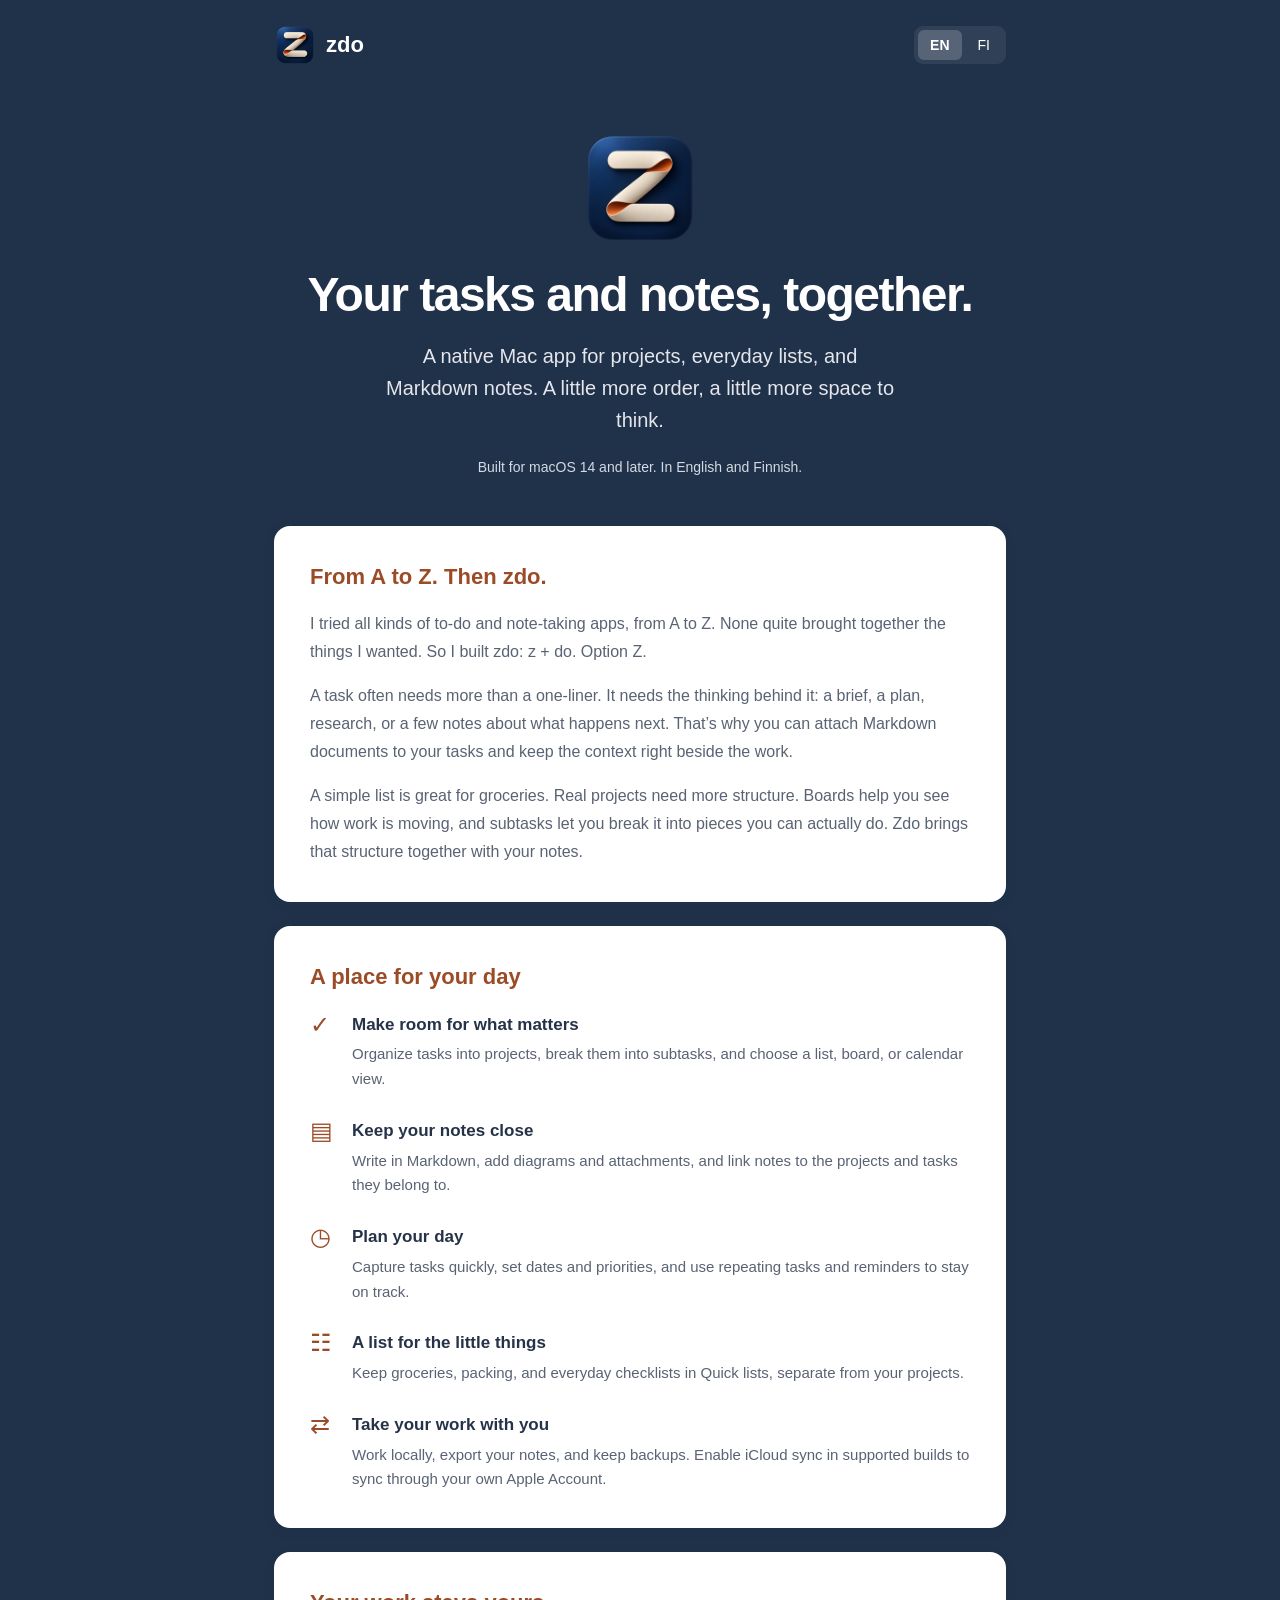
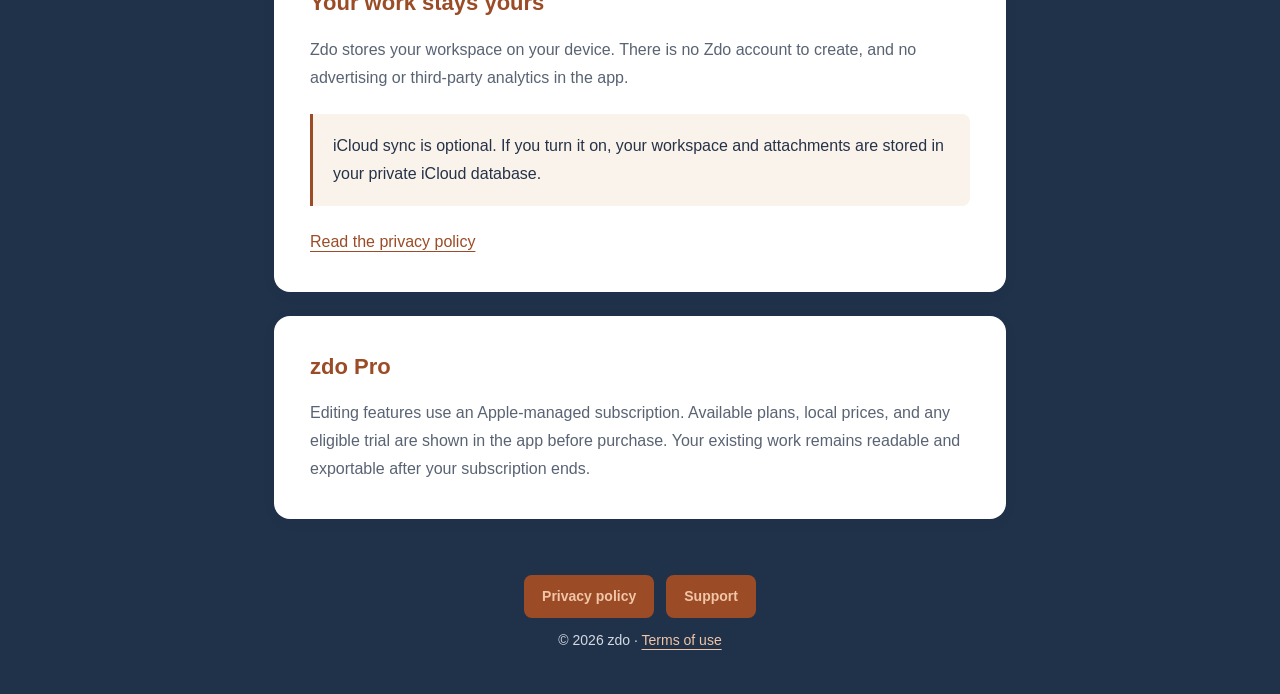
==== index.html @ 74672fc1 "Create bilingual zdo app website, privacy policy, and support pages" ====
<!doctype html>
<html lang="en">
<head>
<meta charset="utf-8">
<meta name="viewport" content="width=device-width, initial-scale=1">
<title>zdo — Your tasks and notes, together.</title>
<meta name="description" content="A native Mac app for projects, everyday lists, and Markdown notes. A little more order, a little more space to think.">
<meta name="theme-color" content="#20314a">
<link rel="canonical" href="https://sanluh.github.io/zdo-website/index.html">
<link rel="alternate" hreflang="en" href="https://sanluh.github.io/zdo-website/index.html">
<link rel="alternate" hreflang="fi" href="https://sanluh.github.io/zdo-website/index-fi.html">
<link rel="alternate" hreflang="x-default" href="https://sanluh.github.io/zdo-website/index.html">
<meta property="og:title" content="zdo — Your tasks and notes, together.">
<meta property="og:description" content="A native Mac app for projects, everyday lists, and Markdown notes. A little more order, a little more space to think.">
<meta property="og:type" content="website">
<meta property="og:url" content="https://sanluh.github.io/zdo-website/index.html">
<meta property="og:image" content="https://sanluh.github.io/zdo-website/assets/app-icon.png">
<link rel="icon" type="image/png" href="assets/app-icon.png">
<link rel="stylesheet" href="styles.css">
</head>
<body class="home">
<a class="skip" href="#main">Skip to content</a>
<div class="container">
<header class="toolbar"><a class="brand" href="index.html"><img src="assets/app-icon.png" alt="" width="42" height="42">zdo</a><nav class="languages" aria-label="Language"><a href="index.html" lang="en" hreflang="en" aria-label="English" aria-current="page">EN</a><a href="index-fi.html" lang="fi" hreflang="fi" aria-label="Suomi">FI</a></nav></header>
<main id="main"><section class="hero"><img src="assets/app-icon.png" alt="" width="120" height="120"><h1>Your tasks and notes, together.</h1><p>A native Mac app for projects, everyday lists, and Markdown notes. A little more order, a little more space to think.</p><p class="platform">Built for macOS 14 and later. In English and Finnish.</p></section><section class="card story"><h2>From A to Z. Then zdo.</h2><p>I tried all kinds of to-do and note-taking apps, from A to Z. None quite brought together the things I wanted. So I built zdo: z + do. Option Z.</p><p>A task often needs more than a one-liner. It needs the thinking behind it: a brief, a plan, research, or a few notes about what happens next. That’s why you can attach Markdown documents to your tasks and keep the context right beside the work.</p><p>A simple list is great for groceries. Real projects need more structure. Boards help you see how work is moving, and subtasks let you break it into pieces you can actually do. Zdo brings that structure together with your notes.</p></section><section class="card"><h2>A place for your day</h2><div class="features"><div class="feature"><span aria-hidden="true">✓</span><div><h3>Make room for what matters</h3><p>Organize tasks into projects, break them into subtasks, and choose a list, board, or calendar view.</p></div></div><div class="feature"><span aria-hidden="true">▤</span><div><h3>Keep your notes close</h3><p>Write in Markdown, add diagrams and attachments, and link notes to the projects and tasks they belong to.</p></div></div><div class="feature"><span aria-hidden="true">◷</span><div><h3>Plan your day</h3><p>Capture tasks quickly, set dates and priorities, and use repeating tasks and reminders to stay on track.</p></div></div><div class="feature"><span aria-hidden="true">☷</span><div><h3>A list for the little things</h3><p>Keep groceries, packing, and everyday checklists in Quick lists, separate from your projects.</p></div></div><div class="feature"><span aria-hidden="true">⇄</span><div><h3>Take your work with you</h3><p>Work locally, export your notes, and keep backups. Enable iCloud sync in supported builds to sync through your own Apple Account.</p></div></div></div></section><section class="card"><h2>Your work stays yours</h2><p>Zdo stores your workspace on your device. There is no Zdo account to create, and no advertising or third-party analytics in the app.</p><div class="highlight"><p>iCloud sync is optional. If you turn it on, your workspace and attachments are stored in your private iCloud database.</p></div><a href="privacy.html">Read the privacy policy</a></section><section class="card"><h2>zdo Pro</h2><p>Editing features use an Apple-managed subscription. Available plans, local prices, and any eligible trial are shown in the app before purchase. Your existing work remains readable and exportable after your subscription ends.</p></section></main>
<footer><nav class="links" aria-label="Site navigation"><a href="privacy.html">Privacy policy</a><a href="support.html">Support</a></nav><p>© 2026 zdo · <a href="https://www.apple.com/legal/internet-services/itunes/dev/stdeula/">Terms of use</a></p></footer>
</div>
</body>
</html>
---- styles.css ----
:root{--navy:#20314a;--copper:#9b4c26;--paper:#f4f5f7;--white:#fff;--ink:#263247;--muted:#596373}*{box-sizing:border-box}body{margin:0;font-family:-apple-system,BlinkMacSystemFont,"Segoe UI",sans-serif;font-size:16px;line-height:1.75;color:var(--ink);background:var(--paper)}body.home{background:var(--navy)}a{color:var(--copper);text-underline-offset:4px}a:hover{text-decoration-thickness:2px}a:focus-visible{outline:3px solid #bb734b;outline-offset:5px;border-radius:3px}.container{max-width:780px;margin:auto;padding:24px 24px 0}.toolbar{display:flex;justify-content:space-between;align-items:center;gap:20px}.brand{display:inline-flex;gap:10px;align-items:center;font-size:22px;font-weight:700;text-decoration:none;color:var(--navy)}.brand img{width:42px;height:42px}.languages{display:flex;gap:4px;align-items:center;background:var(--navy);padding:4px;border-radius:9px}.languages a{padding:3px 12px;border-radius:6px;color:white;text-decoration:none;font-size:14px}.languages a[aria-current]{background:#ffffff30;font-weight:700}.home .brand{color:white}.home .languages{background:#ffffff12}.hero{text-align:center;padding:62px 12px 48px;color:white}.hero img{width:120px;height:120px;display:block;margin:0 auto 20px}.hero h1{font-size:48px;letter-spacing:-1.5px;line-height:1.12;margin:0 0 18px}.hero p{max-width:520px;margin:0 auto;font-size:20px;line-height:1.6;color:#e4e6ec}.hero .platform{font-size:14px;margin-top:20px;color:#d4dae3}.card{background:var(--white);border-radius:16px;padding:36px;margin-bottom:24px;box-shadow:0 3px 16px #10223b0a}.card h2{color:var(--copper);font-size:22px;line-height:1.35;margin:0 0 18px}.card p{margin:0 0 16px;color:var(--muted)}.card p:last-child{margin-bottom:0}.features{display:grid;gap:24px}.feature{display:grid;grid-template-columns:28px 1fr;gap:14px}.feature>span{color:var(--copper);font-size:24px;line-height:1.25}.feature h3{font-size:17px;margin:0 0 3px}.feature p{font-size:15px;line-height:1.65}.highlight{background:#faf3ec;border-left:3px solid var(--copper);padding:18px 20px;border-radius:0 8px 8px 0;margin:22px 0}.highlight p{color:var(--ink)}.links{display:flex;flex-wrap:wrap;justify-content:center;gap:12px}.links a{background:var(--copper);color:white;padding:9px 18px;border-radius:8px;text-decoration:none;font-weight:600}.links a:hover{background:#803c1c}footer{text-align:center;padding:32px 0;color:var(--muted);font-size:14px}footer p{margin:10px 0}.home footer{color:#d4dae3}.home footer a{color:#f1c5a7}.document{max-width:720px}.document .toolbar{margin-bottom:36px}.document h1{font-size:32px;line-height:1.25;margin:0 0 10px;letter-spacing:-.7px}.document .date{font-size:14px;color:var(--muted);margin-bottom:26px}.document h2{font-size:20px;margin-top:30px;margin-bottom:10px}.document ul{color:var(--muted);padding-left:22px}.document li{margin-bottom:7px}.document .card{padding:40px}.email{overflow-wrap:anywhere}.skip{position:absolute;left:16px;top:-100px;padding:10px;background:white;z-index:2}.skip:focus{top:10px}@media(max-width:540px){.container{padding:20px 16px 0}.hero{padding:44px 0 32px}.hero h1{font-size:38px}.hero p{font-size:18px}.card,.document .card{padding:24px}.document .toolbar{margin-bottom:26px}.document h1{font-size:28px}.links{gap:10px}.links a{padding:8px 14px}}
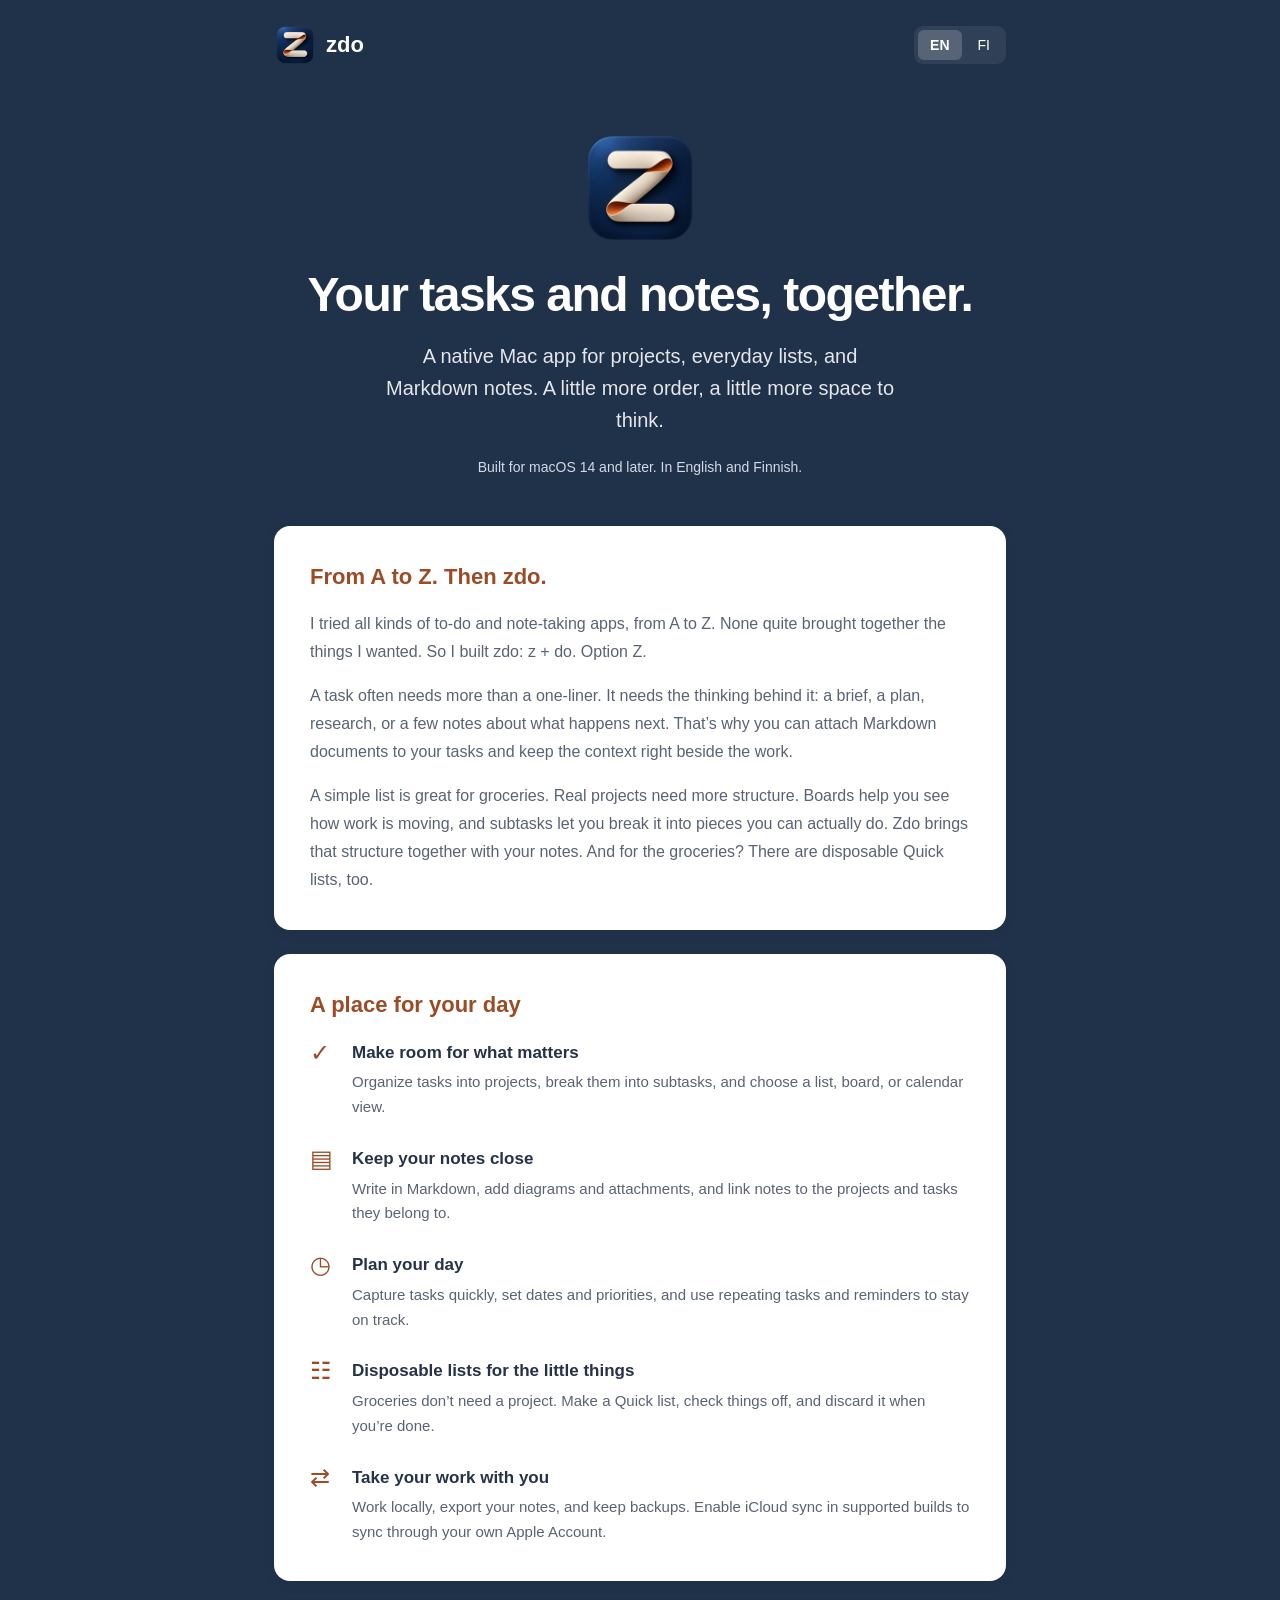
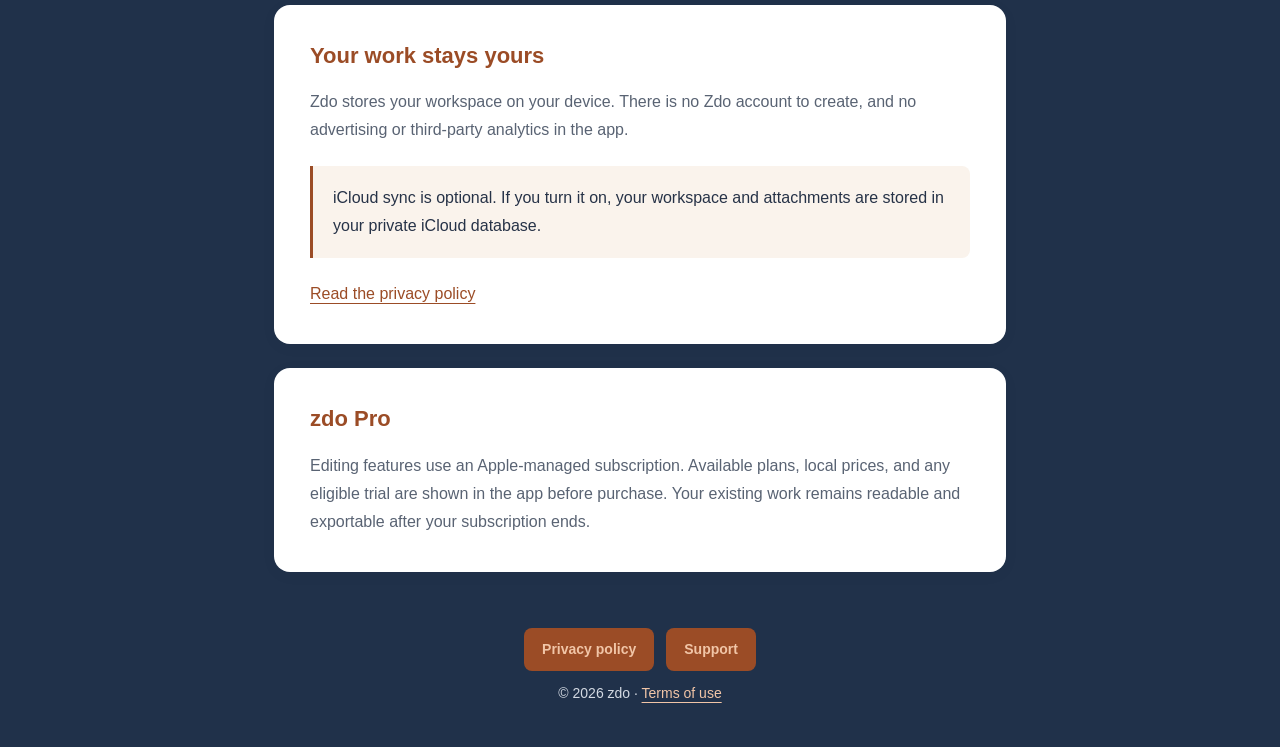
==== commit e9ad3f6c: "Explain disposable grocery lists alongside project structure" ====
--- a/index.html
+++ b/index.html
@@ -22,7 +22,7 @@
 <a class="skip" href="#main">Skip to content</a>
 <div class="container">
 <header class="toolbar"><a class="brand" href="index.html"><img src="assets/app-icon.png" alt="" width="42" height="42">zdo</a><nav class="languages" aria-label="Language"><a href="index.html" lang="en" hreflang="en" aria-label="English" aria-current="page">EN</a><a href="index-fi.html" lang="fi" hreflang="fi" aria-label="Suomi">FI</a></nav></header>
-<main id="main"><section class="hero"><img src="assets/app-icon.png" alt="" width="120" height="120"><h1>Your tasks and notes, together.</h1><p>A native Mac app for projects, everyday lists, and Markdown notes. A little more order, a little more space to think.</p><p class="platform">Built for macOS 14 and later. In English and Finnish.</p></section><section class="card story"><h2>From A to Z. Then zdo.</h2><p>I tried all kinds of to-do and note-taking apps, from A to Z. None quite brought together the things I wanted. So I built zdo: z + do. Option Z.</p><p>A task often needs more than a one-liner. It needs the thinking behind it: a brief, a plan, research, or a few notes about what happens next. That’s why you can attach Markdown documents to your tasks and keep the context right beside the work.</p><p>A simple list is great for groceries. Real projects need more structure. Boards help you see how work is moving, and subtasks let you break it into pieces you can actually do. Zdo brings that structure together with your notes.</p></section><section class="card"><h2>A place for your day</h2><div class="features"><div class="feature"><span aria-hidden="true">✓</span><div><h3>Make room for what matters</h3><p>Organize tasks into projects, break them into subtasks, and choose a list, board, or calendar view.</p></div></div><div class="feature"><span aria-hidden="true">▤</span><div><h3>Keep your notes close</h3><p>Write in Markdown, add diagrams and attachments, and link notes to the projects and tasks they belong to.</p></div></div><div class="feature"><span aria-hidden="true">◷</span><div><h3>Plan your day</h3><p>Capture tasks quickly, set dates and priorities, and use repeating tasks and reminders to stay on track.</p></div></div><div class="feature"><span aria-hidden="true">☷</span><div><h3>A list for the little things</h3><p>Keep groceries, packing, and everyday checklists in Quick lists, separate from your projects.</p></div></div><div class="feature"><span aria-hidden="true">⇄</span><div><h3>Take your work with you</h3><p>Work locally, export your notes, and keep backups. Enable iCloud sync in supported builds to sync through your own Apple Account.</p></div></div></div></section><section class="card"><h2>Your work stays yours</h2><p>Zdo stores your workspace on your device. There is no Zdo account to create, and no advertising or third-party analytics in the app.</p><div class="highlight"><p>iCloud sync is optional. If you turn it on, your workspace and attachments are stored in your private iCloud database.</p></div><a href="privacy.html">Read the privacy policy</a></section><section class="card"><h2>zdo Pro</h2><p>Editing features use an Apple-managed subscription. Available plans, local prices, and any eligible trial are shown in the app before purchase. Your existing work remains readable and exportable after your subscription ends.</p></section></main>
+<main id="main"><section class="hero"><img src="assets/app-icon.png" alt="" width="120" height="120"><h1>Your tasks and notes, together.</h1><p>A native Mac app for projects, everyday lists, and Markdown notes. A little more order, a little more space to think.</p><p class="platform">Built for macOS 14 and later. In English and Finnish.</p></section><section class="card story"><h2>From A to Z. Then zdo.</h2><p>I tried all kinds of to-do and note-taking apps, from A to Z. None quite brought together the things I wanted. So I built zdo: z + do. Option Z.</p><p>A task often needs more than a one-liner. It needs the thinking behind it: a brief, a plan, research, or a few notes about what happens next. That’s why you can attach Markdown documents to your tasks and keep the context right beside the work.</p><p>A simple list is great for groceries. Real projects need more structure. Boards help you see how work is moving, and subtasks let you break it into pieces you can actually do. Zdo brings that structure together with your notes. And for the groceries? There are disposable Quick lists, too.</p></section><section class="card"><h2>A place for your day</h2><div class="features"><div class="feature"><span aria-hidden="true">✓</span><div><h3>Make room for what matters</h3><p>Organize tasks into projects, break them into subtasks, and choose a list, board, or calendar view.</p></div></div><div class="feature"><span aria-hidden="true">▤</span><div><h3>Keep your notes close</h3><p>Write in Markdown, add diagrams and attachments, and link notes to the projects and tasks they belong to.</p></div></div><div class="feature"><span aria-hidden="true">◷</span><div><h3>Plan your day</h3><p>Capture tasks quickly, set dates and priorities, and use repeating tasks and reminders to stay on track.</p></div></div><div class="feature"><span aria-hidden="true">☷</span><div><h3>Disposable lists for the little things</h3><p>Groceries don’t need a project. Make a Quick list, check things off, and discard it when you’re done.</p></div></div><div class="feature"><span aria-hidden="true">⇄</span><div><h3>Take your work with you</h3><p>Work locally, export your notes, and keep backups. Enable iCloud sync in supported builds to sync through your own Apple Account.</p></div></div></div></section><section class="card"><h2>Your work stays yours</h2><p>Zdo stores your workspace on your device. There is no Zdo account to create, and no advertising or third-party analytics in the app.</p><div class="highlight"><p>iCloud sync is optional. If you turn it on, your workspace and attachments are stored in your private iCloud database.</p></div><a href="privacy.html">Read the privacy policy</a></section><section class="card"><h2>zdo Pro</h2><p>Editing features use an Apple-managed subscription. Available plans, local prices, and any eligible trial are shown in the app before purchase. Your existing work remains readable and exportable after your subscription ends.</p></section></main>
 <footer><nav class="links" aria-label="Site navigation"><a href="privacy.html">Privacy policy</a><a href="support.html">Support</a></nav><p>© 2026 zdo · <a href="https://www.apple.com/legal/internet-services/itunes/dev/stdeula/">Terms of use</a></p></footer>
 </div>
 </body>
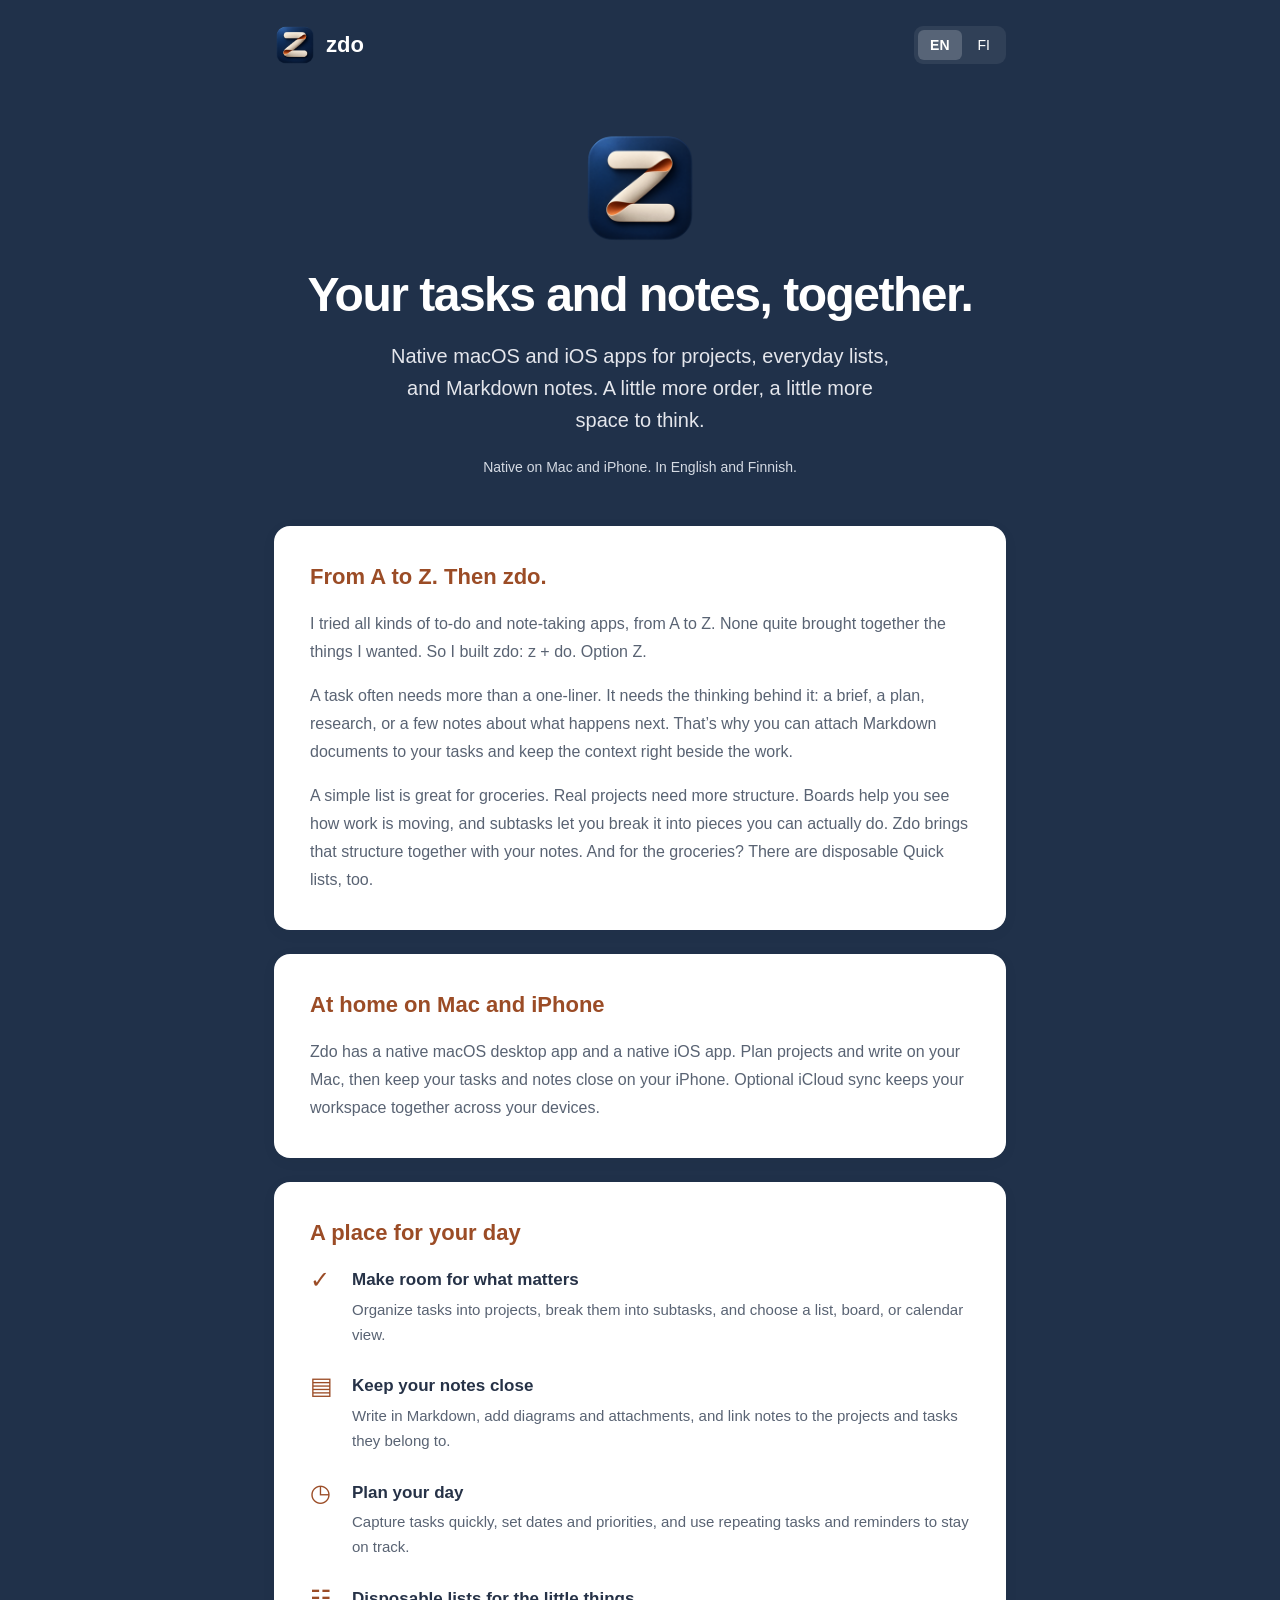
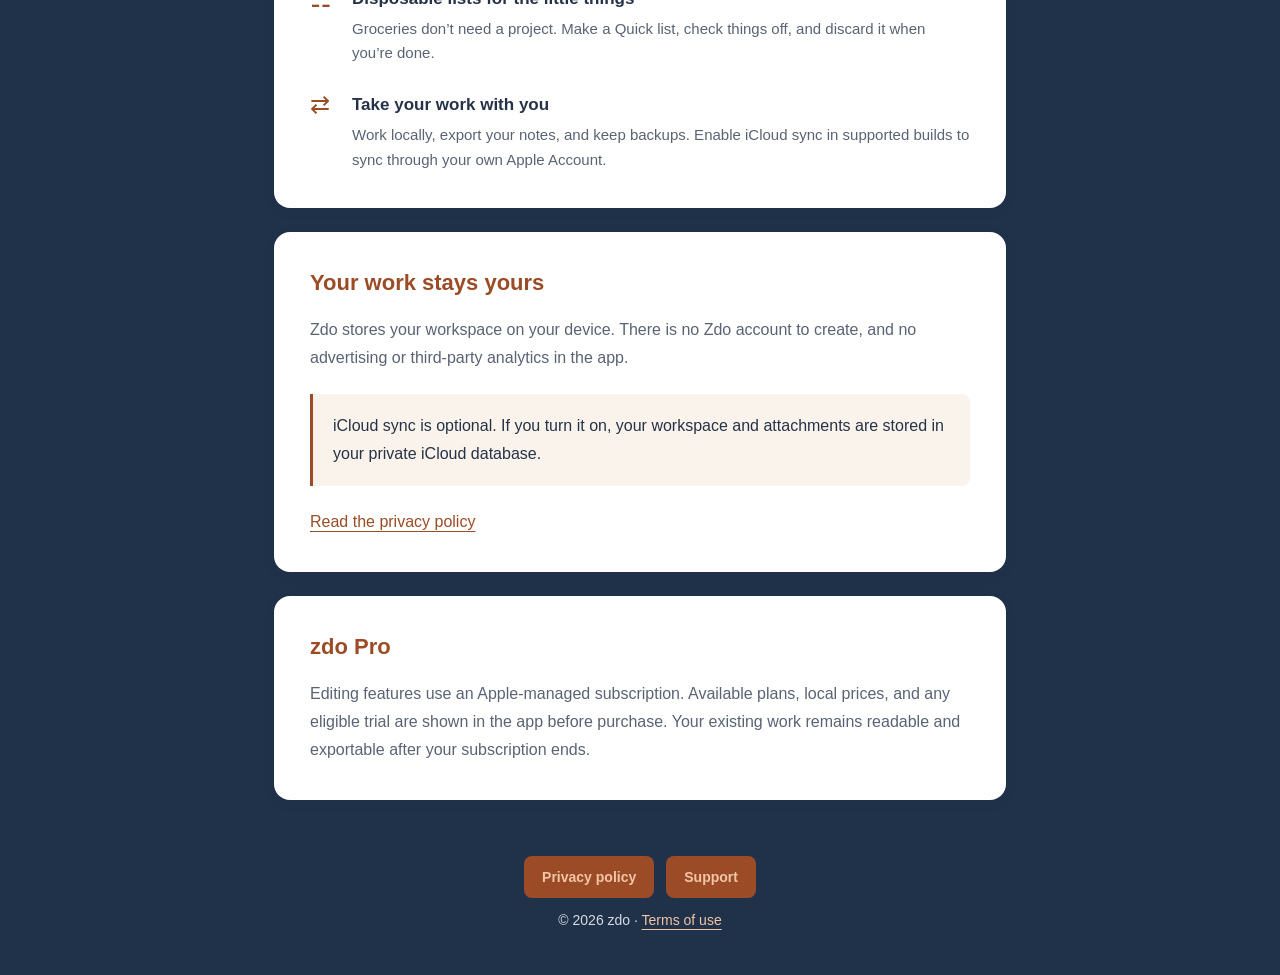
==== commit 3f09f8e8: "Present native macOS and iOS apps across the bilingual site" ====
--- a/index.html
+++ b/index.html
@@ -4,14 +4,14 @@
 <meta charset="utf-8">
 <meta name="viewport" content="width=device-width, initial-scale=1">
 <title>zdo — Your tasks and notes, together.</title>
-<meta name="description" content="A native Mac app for projects, everyday lists, and Markdown notes. A little more order, a little more space to think.">
+<meta name="description" content="Native macOS and iOS apps for projects, everyday lists, and Markdown notes. A little more order, a little more space to think.">
 <meta name="theme-color" content="#20314a">
 <link rel="canonical" href="https://sanluh.github.io/zdo-website/index.html">
 <link rel="alternate" hreflang="en" href="https://sanluh.github.io/zdo-website/index.html">
 <link rel="alternate" hreflang="fi" href="https://sanluh.github.io/zdo-website/index-fi.html">
 <link rel="alternate" hreflang="x-default" href="https://sanluh.github.io/zdo-website/index.html">
 <meta property="og:title" content="zdo — Your tasks and notes, together.">
-<meta property="og:description" content="A native Mac app for projects, everyday lists, and Markdown notes. A little more order, a little more space to think.">
+<meta property="og:description" content="Native macOS and iOS apps for projects, everyday lists, and Markdown notes. A little more order, a little more space to think.">
 <meta property="og:type" content="website">
 <meta property="og:url" content="https://sanluh.github.io/zdo-website/index.html">
 <meta property="og:image" content="https://sanluh.github.io/zdo-website/assets/app-icon.png">
@@ -22,7 +22,8 @@
 <a class="skip" href="#main">Skip to content</a>
 <div class="container">
 <header class="toolbar"><a class="brand" href="index.html"><img src="assets/app-icon.png" alt="" width="42" height="42">zdo</a><nav class="languages" aria-label="Language"><a href="index.html" lang="en" hreflang="en" aria-label="English" aria-current="page">EN</a><a href="index-fi.html" lang="fi" hreflang="fi" aria-label="Suomi">FI</a></nav></header>
-<main id="main"><section class="hero"><img src="assets/app-icon.png" alt="" width="120" height="120"><h1>Your tasks and notes, together.</h1><p>A native Mac app for projects, everyday lists, and Markdown notes. A little more order, a little more space to think.</p><p class="platform">Built for macOS 14 and later. In English and Finnish.</p></section><section class="card story"><h2>From A to Z. Then zdo.</h2><p>I tried all kinds of to-do and note-taking apps, from A to Z. None quite brought together the things I wanted. So I built zdo: z + do. Option Z.</p><p>A task often needs more than a one-liner. It needs the thinking behind it: a brief, a plan, research, or a few notes about what happens next. That’s why you can attach Markdown documents to your tasks and keep the context right beside the work.</p><p>A simple list is great for groceries. Real projects need more structure. Boards help you see how work is moving, and subtasks let you break it into pieces you can actually do. Zdo brings that structure together with your notes. And for the groceries? There are disposable Quick lists, too.</p></section><section class="card"><h2>A place for your day</h2><div class="features"><div class="feature"><span aria-hidden="true">✓</span><div><h3>Make room for what matters</h3><p>Organize tasks into projects, break them into subtasks, and choose a list, board, or calendar view.</p></div></div><div class="feature"><span aria-hidden="true">▤</span><div><h3>Keep your notes close</h3><p>Write in Markdown, add diagrams and attachments, and link notes to the projects and tasks they belong to.</p></div></div><div class="feature"><span aria-hidden="true">◷</span><div><h3>Plan your day</h3><p>Capture tasks quickly, set dates and priorities, and use repeating tasks and reminders to stay on track.</p></div></div><div class="feature"><span aria-hidden="true">☷</span><div><h3>Disposable lists for the little things</h3><p>Groceries don’t need a project. Make a Quick list, check things off, and discard it when you’re done.</p></div></div><div class="feature"><span aria-hidden="true">⇄</span><div><h3>Take your work with you</h3><p>Work locally, export your notes, and keep backups. Enable iCloud sync in supported builds to sync through your own Apple Account.</p></div></div></div></section><section class="card"><h2>Your work stays yours</h2><p>Zdo stores your workspace on your device. There is no Zdo account to create, and no advertising or third-party analytics in the app.</p><div class="highlight"><p>iCloud sync is optional. If you turn it on, your workspace and attachments are stored in your private iCloud database.</p></div><a href="privacy.html">Read the privacy policy</a></section><section class="card"><h2>zdo Pro</h2><p>Editing features use an Apple-managed subscription. Available plans, local prices, and any eligible trial are shown in the app before purchase. Your existing work remains readable and exportable after your subscription ends.</p></section></main>
+<main id="main"><section class="hero"><img src="assets/app-icon.png" alt="" width="120" height="120"><h1>Your tasks and notes, together.</h1><p>Native macOS and iOS apps for projects, everyday lists, and Markdown notes. A little more order, a little more space to think.</p><p class="platform">Native on Mac and iPhone. In English and Finnish.</p></section><section class="card story"><h2>From A to Z. Then zdo.</h2><p>I tried all kinds of to-do and note-taking apps, from A to Z. None quite brought together the things I wanted. So I built zdo: z + do. Option Z.</p><p>A task often needs more than a one-liner. It needs the thinking behind it: a brief, a plan, research, or a few notes about what happens next. That’s why you can attach Markdown documents to your tasks and keep the context right beside the work.</p><p>A simple list is great for groceries. Real projects need more structure. Boards help you see how work is moving, and subtasks let you break it into pieces you can actually do. Zdo brings that structure together with your notes. And for the groceries? There are disposable Quick lists, too.</p></section><section class="card"><h2>At home on Mac and iPhone</h2><p>Zdo has a native macOS desktop app and a native iOS app. Plan projects and write on your Mac, then keep your tasks and notes close on your iPhone. Optional iCloud sync keeps your workspace together across your devices.</p></section>
+<section class="card"><h2>A place for your day</h2><div class="features"><div class="feature"><span aria-hidden="true">✓</span><div><h3>Make room for what matters</h3><p>Organize tasks into projects, break them into subtasks, and choose a list, board, or calendar view.</p></div></div><div class="feature"><span aria-hidden="true">▤</span><div><h3>Keep your notes close</h3><p>Write in Markdown, add diagrams and attachments, and link notes to the projects and tasks they belong to.</p></div></div><div class="feature"><span aria-hidden="true">◷</span><div><h3>Plan your day</h3><p>Capture tasks quickly, set dates and priorities, and use repeating tasks and reminders to stay on track.</p></div></div><div class="feature"><span aria-hidden="true">☷</span><div><h3>Disposable lists for the little things</h3><p>Groceries don’t need a project. Make a Quick list, check things off, and discard it when you’re done.</p></div></div><div class="feature"><span aria-hidden="true">⇄</span><div><h3>Take your work with you</h3><p>Work locally, export your notes, and keep backups. Enable iCloud sync in supported builds to sync through your own Apple Account.</p></div></div></div></section><section class="card"><h2>Your work stays yours</h2><p>Zdo stores your workspace on your device. There is no Zdo account to create, and no advertising or third-party analytics in the app.</p><div class="highlight"><p>iCloud sync is optional. If you turn it on, your workspace and attachments are stored in your private iCloud database.</p></div><a href="privacy.html">Read the privacy policy</a></section><section class="card"><h2>zdo Pro</h2><p>Editing features use an Apple-managed subscription. Available plans, local prices, and any eligible trial are shown in the app before purchase. Your existing work remains readable and exportable after your subscription ends.</p></section></main>
 <footer><nav class="links" aria-label="Site navigation"><a href="privacy.html">Privacy policy</a><a href="support.html">Support</a></nav><p>© 2026 zdo · <a href="https://www.apple.com/legal/internet-services/itunes/dev/stdeula/">Terms of use</a></p></footer>
 </div>
 </body>
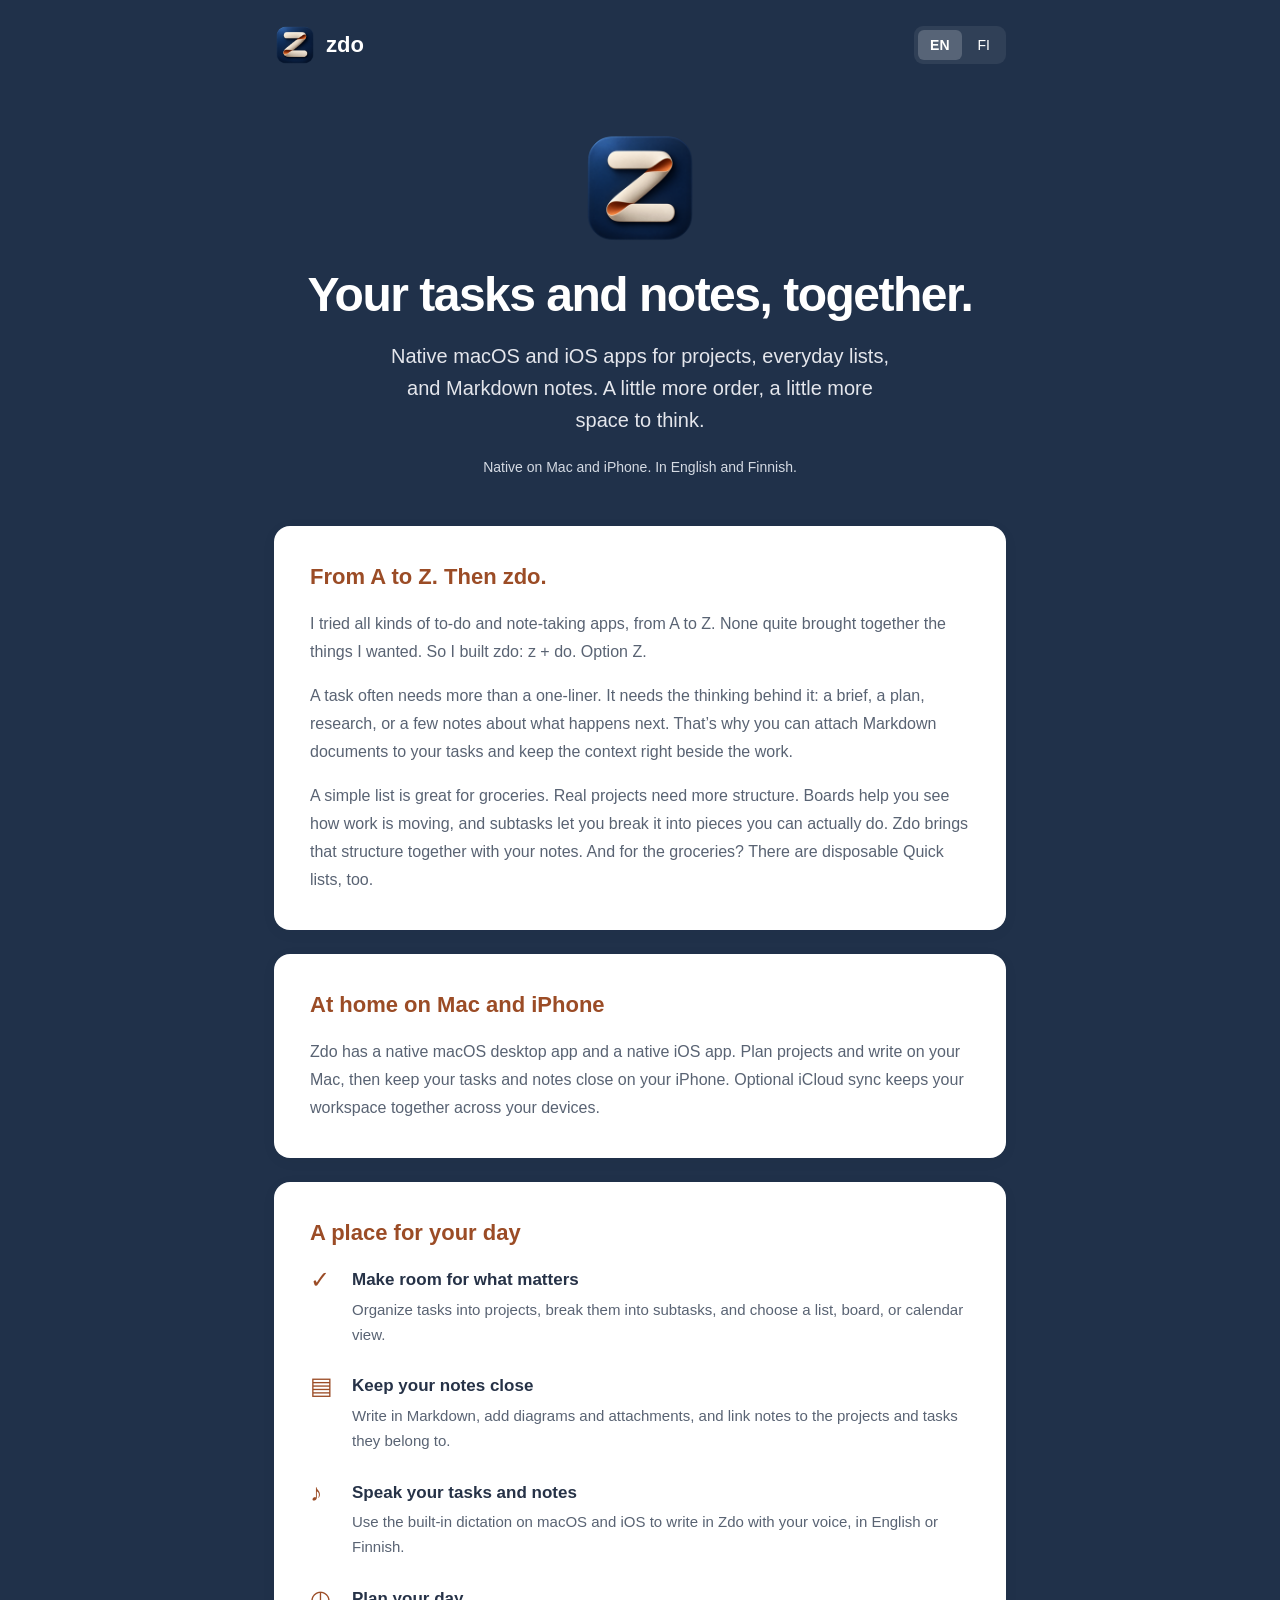
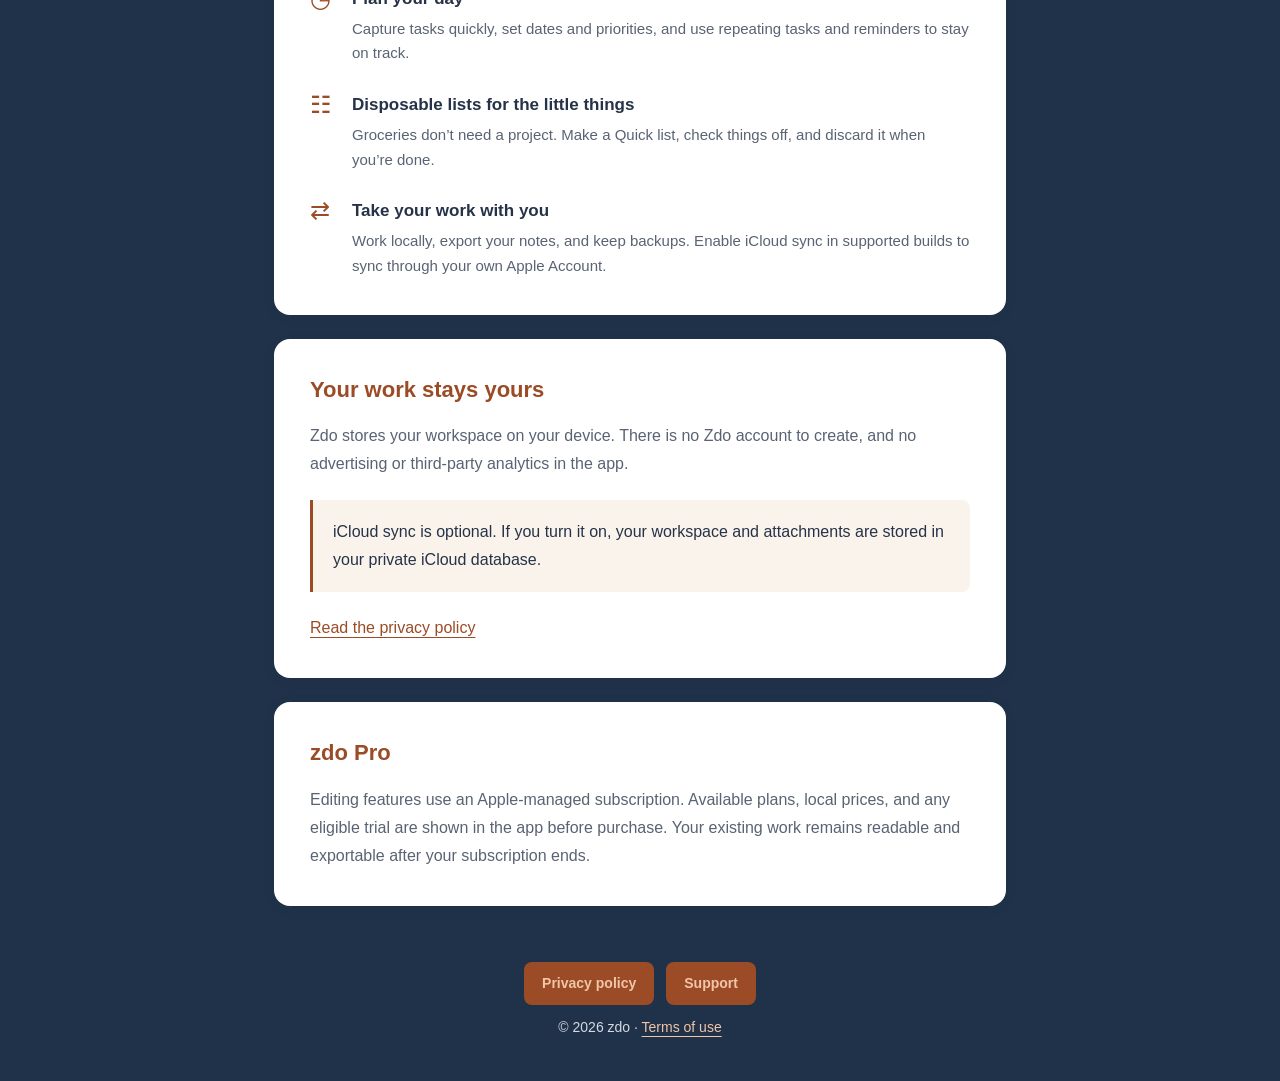
==== commit cd23b923: "Mention native English and Finnish dictation on macOS and iOS" ====
--- a/index.html
+++ b/index.html
@@ -23,7 +23,7 @@
 <div class="container">
 <header class="toolbar"><a class="brand" href="index.html"><img src="assets/app-icon.png" alt="" width="42" height="42">zdo</a><nav class="languages" aria-label="Language"><a href="index.html" lang="en" hreflang="en" aria-label="English" aria-current="page">EN</a><a href="index-fi.html" lang="fi" hreflang="fi" aria-label="Suomi">FI</a></nav></header>
 <main id="main"><section class="hero"><img src="assets/app-icon.png" alt="" width="120" height="120"><h1>Your tasks and notes, together.</h1><p>Native macOS and iOS apps for projects, everyday lists, and Markdown notes. A little more order, a little more space to think.</p><p class="platform">Native on Mac and iPhone. In English and Finnish.</p></section><section class="card story"><h2>From A to Z. Then zdo.</h2><p>I tried all kinds of to-do and note-taking apps, from A to Z. None quite brought together the things I wanted. So I built zdo: z + do. Option Z.</p><p>A task often needs more than a one-liner. It needs the thinking behind it: a brief, a plan, research, or a few notes about what happens next. That’s why you can attach Markdown documents to your tasks and keep the context right beside the work.</p><p>A simple list is great for groceries. Real projects need more structure. Boards help you see how work is moving, and subtasks let you break it into pieces you can actually do. Zdo brings that structure together with your notes. And for the groceries? There are disposable Quick lists, too.</p></section><section class="card"><h2>At home on Mac and iPhone</h2><p>Zdo has a native macOS desktop app and a native iOS app. Plan projects and write on your Mac, then keep your tasks and notes close on your iPhone. Optional iCloud sync keeps your workspace together across your devices.</p></section>
-<section class="card"><h2>A place for your day</h2><div class="features"><div class="feature"><span aria-hidden="true">✓</span><div><h3>Make room for what matters</h3><p>Organize tasks into projects, break them into subtasks, and choose a list, board, or calendar view.</p></div></div><div class="feature"><span aria-hidden="true">▤</span><div><h3>Keep your notes close</h3><p>Write in Markdown, add diagrams and attachments, and link notes to the projects and tasks they belong to.</p></div></div><div class="feature"><span aria-hidden="true">◷</span><div><h3>Plan your day</h3><p>Capture tasks quickly, set dates and priorities, and use repeating tasks and reminders to stay on track.</p></div></div><div class="feature"><span aria-hidden="true">☷</span><div><h3>Disposable lists for the little things</h3><p>Groceries don’t need a project. Make a Quick list, check things off, and discard it when you’re done.</p></div></div><div class="feature"><span aria-hidden="true">⇄</span><div><h3>Take your work with you</h3><p>Work locally, export your notes, and keep backups. Enable iCloud sync in supported builds to sync through your own Apple Account.</p></div></div></div></section><section class="card"><h2>Your work stays yours</h2><p>Zdo stores your workspace on your device. There is no Zdo account to create, and no advertising or third-party analytics in the app.</p><div class="highlight"><p>iCloud sync is optional. If you turn it on, your workspace and attachments are stored in your private iCloud database.</p></div><a href="privacy.html">Read the privacy policy</a></section><section class="card"><h2>zdo Pro</h2><p>Editing features use an Apple-managed subscription. Available plans, local prices, and any eligible trial are shown in the app before purchase. Your existing work remains readable and exportable after your subscription ends.</p></section></main>
+<section class="card"><h2>A place for your day</h2><div class="features"><div class="feature"><span aria-hidden="true">✓</span><div><h3>Make room for what matters</h3><p>Organize tasks into projects, break them into subtasks, and choose a list, board, or calendar view.</p></div></div><div class="feature"><span aria-hidden="true">▤</span><div><h3>Keep your notes close</h3><p>Write in Markdown, add diagrams and attachments, and link notes to the projects and tasks they belong to.</p></div></div><div class="feature"><span aria-hidden="true">♪</span><div><h3>Speak your tasks and notes</h3><p>Use the built-in dictation on macOS and iOS to write in Zdo with your voice, in English or Finnish.</p></div></div><div class="feature"><span aria-hidden="true">◷</span><div><h3>Plan your day</h3><p>Capture tasks quickly, set dates and priorities, and use repeating tasks and reminders to stay on track.</p></div></div><div class="feature"><span aria-hidden="true">☷</span><div><h3>Disposable lists for the little things</h3><p>Groceries don’t need a project. Make a Quick list, check things off, and discard it when you’re done.</p></div></div><div class="feature"><span aria-hidden="true">⇄</span><div><h3>Take your work with you</h3><p>Work locally, export your notes, and keep backups. Enable iCloud sync in supported builds to sync through your own Apple Account.</p></div></div></div></section><section class="card"><h2>Your work stays yours</h2><p>Zdo stores your workspace on your device. There is no Zdo account to create, and no advertising or third-party analytics in the app.</p><div class="highlight"><p>iCloud sync is optional. If you turn it on, your workspace and attachments are stored in your private iCloud database.</p></div><a href="privacy.html">Read the privacy policy</a></section><section class="card"><h2>zdo Pro</h2><p>Editing features use an Apple-managed subscription. Available plans, local prices, and any eligible trial are shown in the app before purchase. Your existing work remains readable and exportable after your subscription ends.</p></section></main>
 <footer><nav class="links" aria-label="Site navigation"><a href="privacy.html">Privacy policy</a><a href="support.html">Support</a></nav><p>© 2026 zdo · <a href="https://www.apple.com/legal/internet-services/itunes/dev/stdeula/">Terms of use</a></p></footer>
 </div>
 </body>
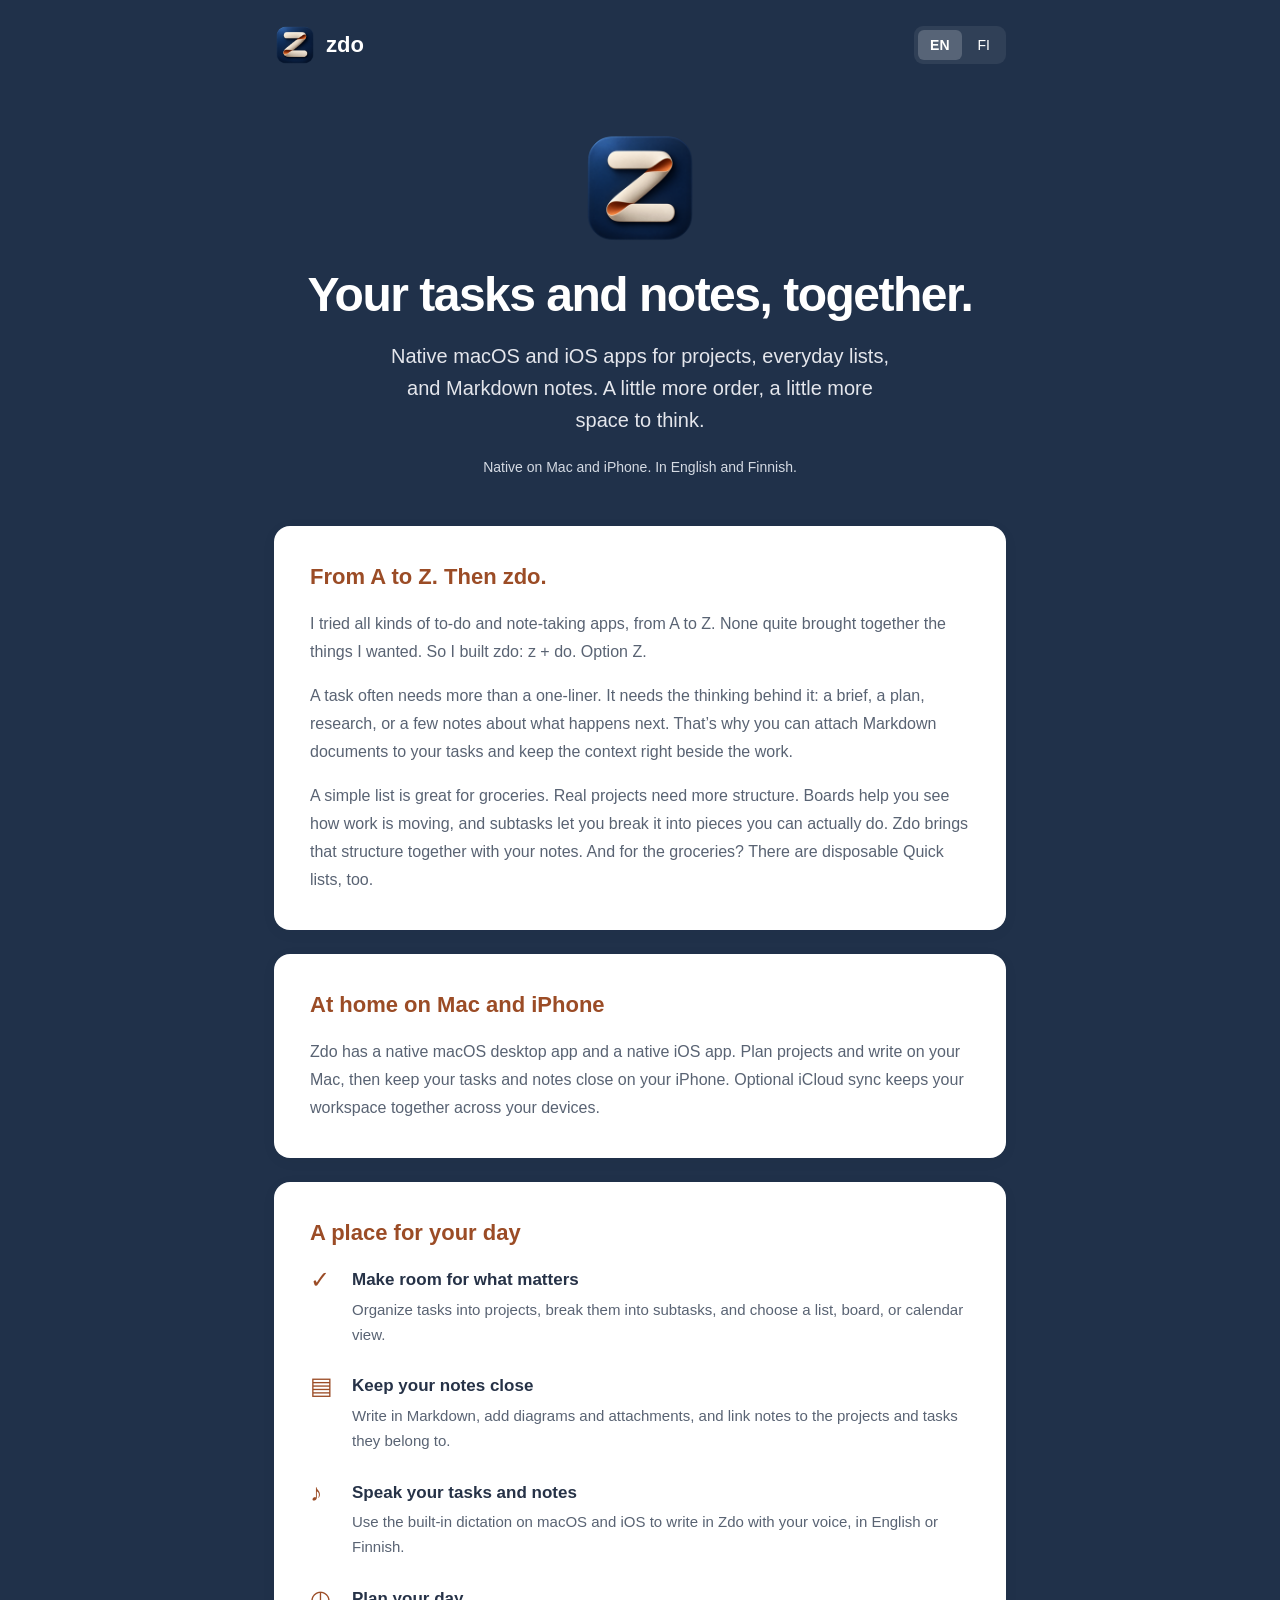
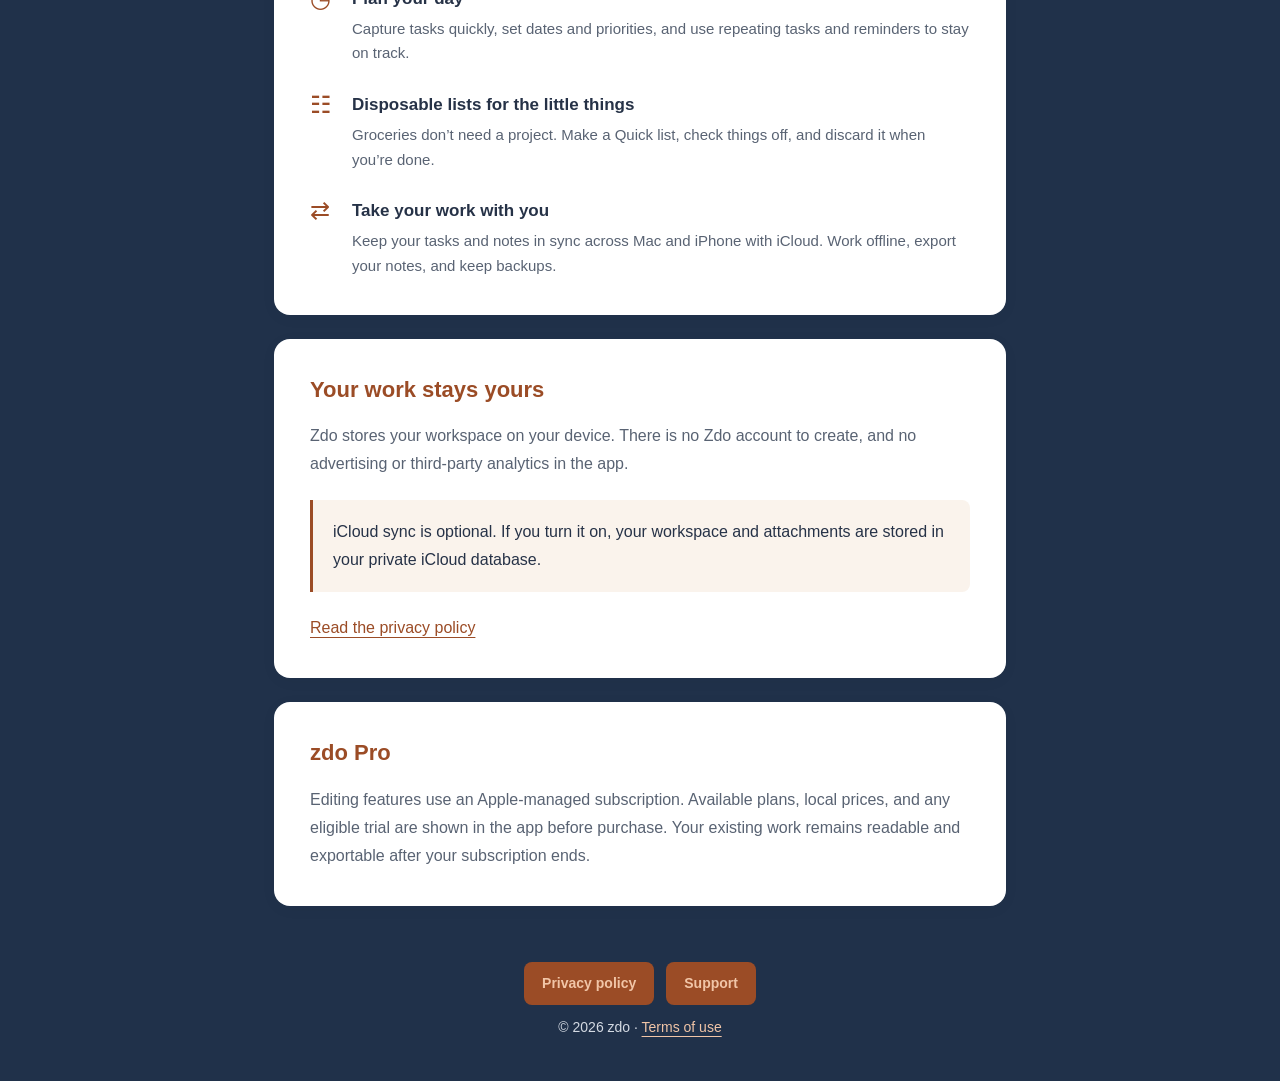
==== commit 514d61c9: "Remove outdated iCloud build limitations in both languages" ====
--- a/index.html
+++ b/index.html
@@ -23,7 +23,7 @@
 <div class="container">
 <header class="toolbar"><a class="brand" href="index.html"><img src="assets/app-icon.png" alt="" width="42" height="42">zdo</a><nav class="languages" aria-label="Language"><a href="index.html" lang="en" hreflang="en" aria-label="English" aria-current="page">EN</a><a href="index-fi.html" lang="fi" hreflang="fi" aria-label="Suomi">FI</a></nav></header>
 <main id="main"><section class="hero"><img src="assets/app-icon.png" alt="" width="120" height="120"><h1>Your tasks and notes, together.</h1><p>Native macOS and iOS apps for projects, everyday lists, and Markdown notes. A little more order, a little more space to think.</p><p class="platform">Native on Mac and iPhone. In English and Finnish.</p></section><section class="card story"><h2>From A to Z. Then zdo.</h2><p>I tried all kinds of to-do and note-taking apps, from A to Z. None quite brought together the things I wanted. So I built zdo: z + do. Option Z.</p><p>A task often needs more than a one-liner. It needs the thinking behind it: a brief, a plan, research, or a few notes about what happens next. That’s why you can attach Markdown documents to your tasks and keep the context right beside the work.</p><p>A simple list is great for groceries. Real projects need more structure. Boards help you see how work is moving, and subtasks let you break it into pieces you can actually do. Zdo brings that structure together with your notes. And for the groceries? There are disposable Quick lists, too.</p></section><section class="card"><h2>At home on Mac and iPhone</h2><p>Zdo has a native macOS desktop app and a native iOS app. Plan projects and write on your Mac, then keep your tasks and notes close on your iPhone. Optional iCloud sync keeps your workspace together across your devices.</p></section>
-<section class="card"><h2>A place for your day</h2><div class="features"><div class="feature"><span aria-hidden="true">✓</span><div><h3>Make room for what matters</h3><p>Organize tasks into projects, break them into subtasks, and choose a list, board, or calendar view.</p></div></div><div class="feature"><span aria-hidden="true">▤</span><div><h3>Keep your notes close</h3><p>Write in Markdown, add diagrams and attachments, and link notes to the projects and tasks they belong to.</p></div></div><div class="feature"><span aria-hidden="true">♪</span><div><h3>Speak your tasks and notes</h3><p>Use the built-in dictation on macOS and iOS to write in Zdo with your voice, in English or Finnish.</p></div></div><div class="feature"><span aria-hidden="true">◷</span><div><h3>Plan your day</h3><p>Capture tasks quickly, set dates and priorities, and use repeating tasks and reminders to stay on track.</p></div></div><div class="feature"><span aria-hidden="true">☷</span><div><h3>Disposable lists for the little things</h3><p>Groceries don’t need a project. Make a Quick list, check things off, and discard it when you’re done.</p></div></div><div class="feature"><span aria-hidden="true">⇄</span><div><h3>Take your work with you</h3><p>Work locally, export your notes, and keep backups. Enable iCloud sync in supported builds to sync through your own Apple Account.</p></div></div></div></section><section class="card"><h2>Your work stays yours</h2><p>Zdo stores your workspace on your device. There is no Zdo account to create, and no advertising or third-party analytics in the app.</p><div class="highlight"><p>iCloud sync is optional. If you turn it on, your workspace and attachments are stored in your private iCloud database.</p></div><a href="privacy.html">Read the privacy policy</a></section><section class="card"><h2>zdo Pro</h2><p>Editing features use an Apple-managed subscription. Available plans, local prices, and any eligible trial are shown in the app before purchase. Your existing work remains readable and exportable after your subscription ends.</p></section></main>
+<section class="card"><h2>A place for your day</h2><div class="features"><div class="feature"><span aria-hidden="true">✓</span><div><h3>Make room for what matters</h3><p>Organize tasks into projects, break them into subtasks, and choose a list, board, or calendar view.</p></div></div><div class="feature"><span aria-hidden="true">▤</span><div><h3>Keep your notes close</h3><p>Write in Markdown, add diagrams and attachments, and link notes to the projects and tasks they belong to.</p></div></div><div class="feature"><span aria-hidden="true">♪</span><div><h3>Speak your tasks and notes</h3><p>Use the built-in dictation on macOS and iOS to write in Zdo with your voice, in English or Finnish.</p></div></div><div class="feature"><span aria-hidden="true">◷</span><div><h3>Plan your day</h3><p>Capture tasks quickly, set dates and priorities, and use repeating tasks and reminders to stay on track.</p></div></div><div class="feature"><span aria-hidden="true">☷</span><div><h3>Disposable lists for the little things</h3><p>Groceries don’t need a project. Make a Quick list, check things off, and discard it when you’re done.</p></div></div><div class="feature"><span aria-hidden="true">⇄</span><div><h3>Take your work with you</h3><p>Keep your tasks and notes in sync across Mac and iPhone with iCloud. Work offline, export your notes, and keep backups.</p></div></div></div></section><section class="card"><h2>Your work stays yours</h2><p>Zdo stores your workspace on your device. There is no Zdo account to create, and no advertising or third-party analytics in the app.</p><div class="highlight"><p>iCloud sync is optional. If you turn it on, your workspace and attachments are stored in your private iCloud database.</p></div><a href="privacy.html">Read the privacy policy</a></section><section class="card"><h2>zdo Pro</h2><p>Editing features use an Apple-managed subscription. Available plans, local prices, and any eligible trial are shown in the app before purchase. Your existing work remains readable and exportable after your subscription ends.</p></section></main>
 <footer><nav class="links" aria-label="Site navigation"><a href="privacy.html">Privacy policy</a><a href="support.html">Support</a></nav><p>© 2026 zdo · <a href="https://www.apple.com/legal/internet-services/itunes/dev/stdeula/">Terms of use</a></p></footer>
 </div>
 </body>
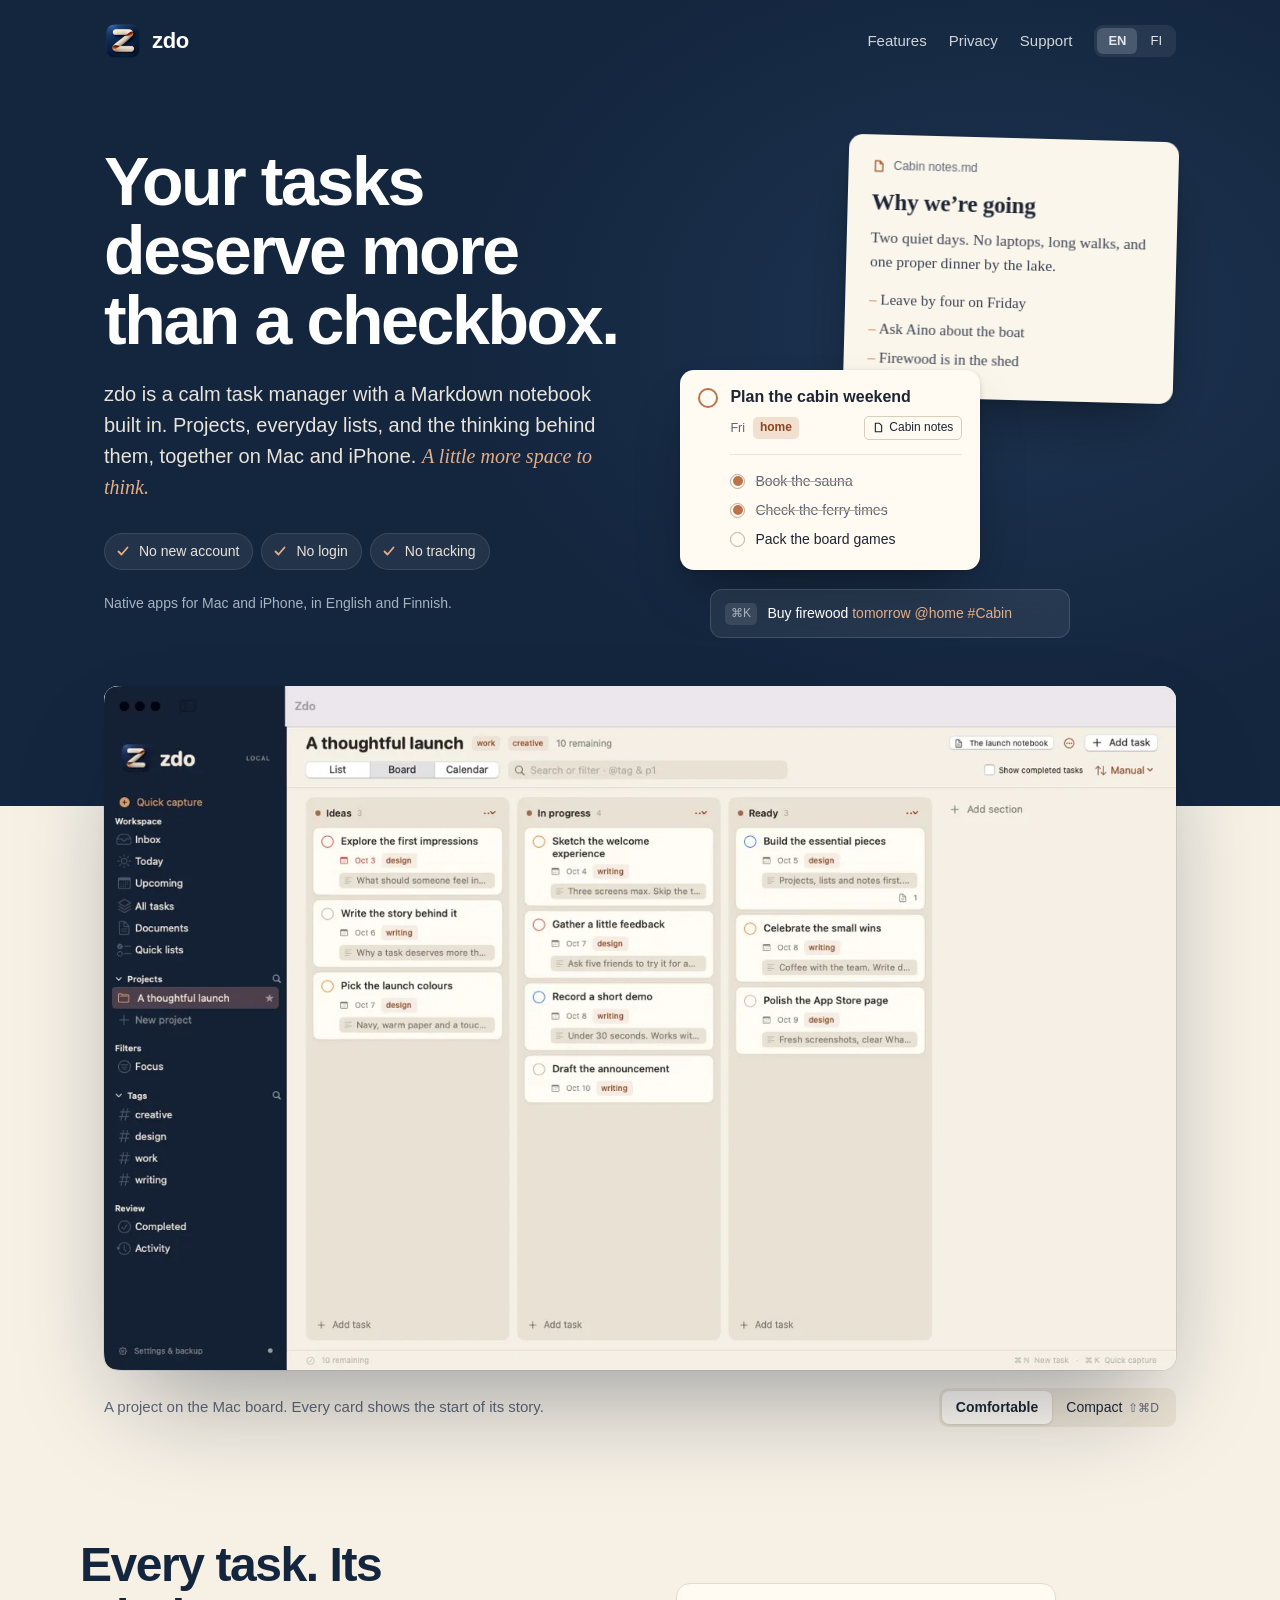
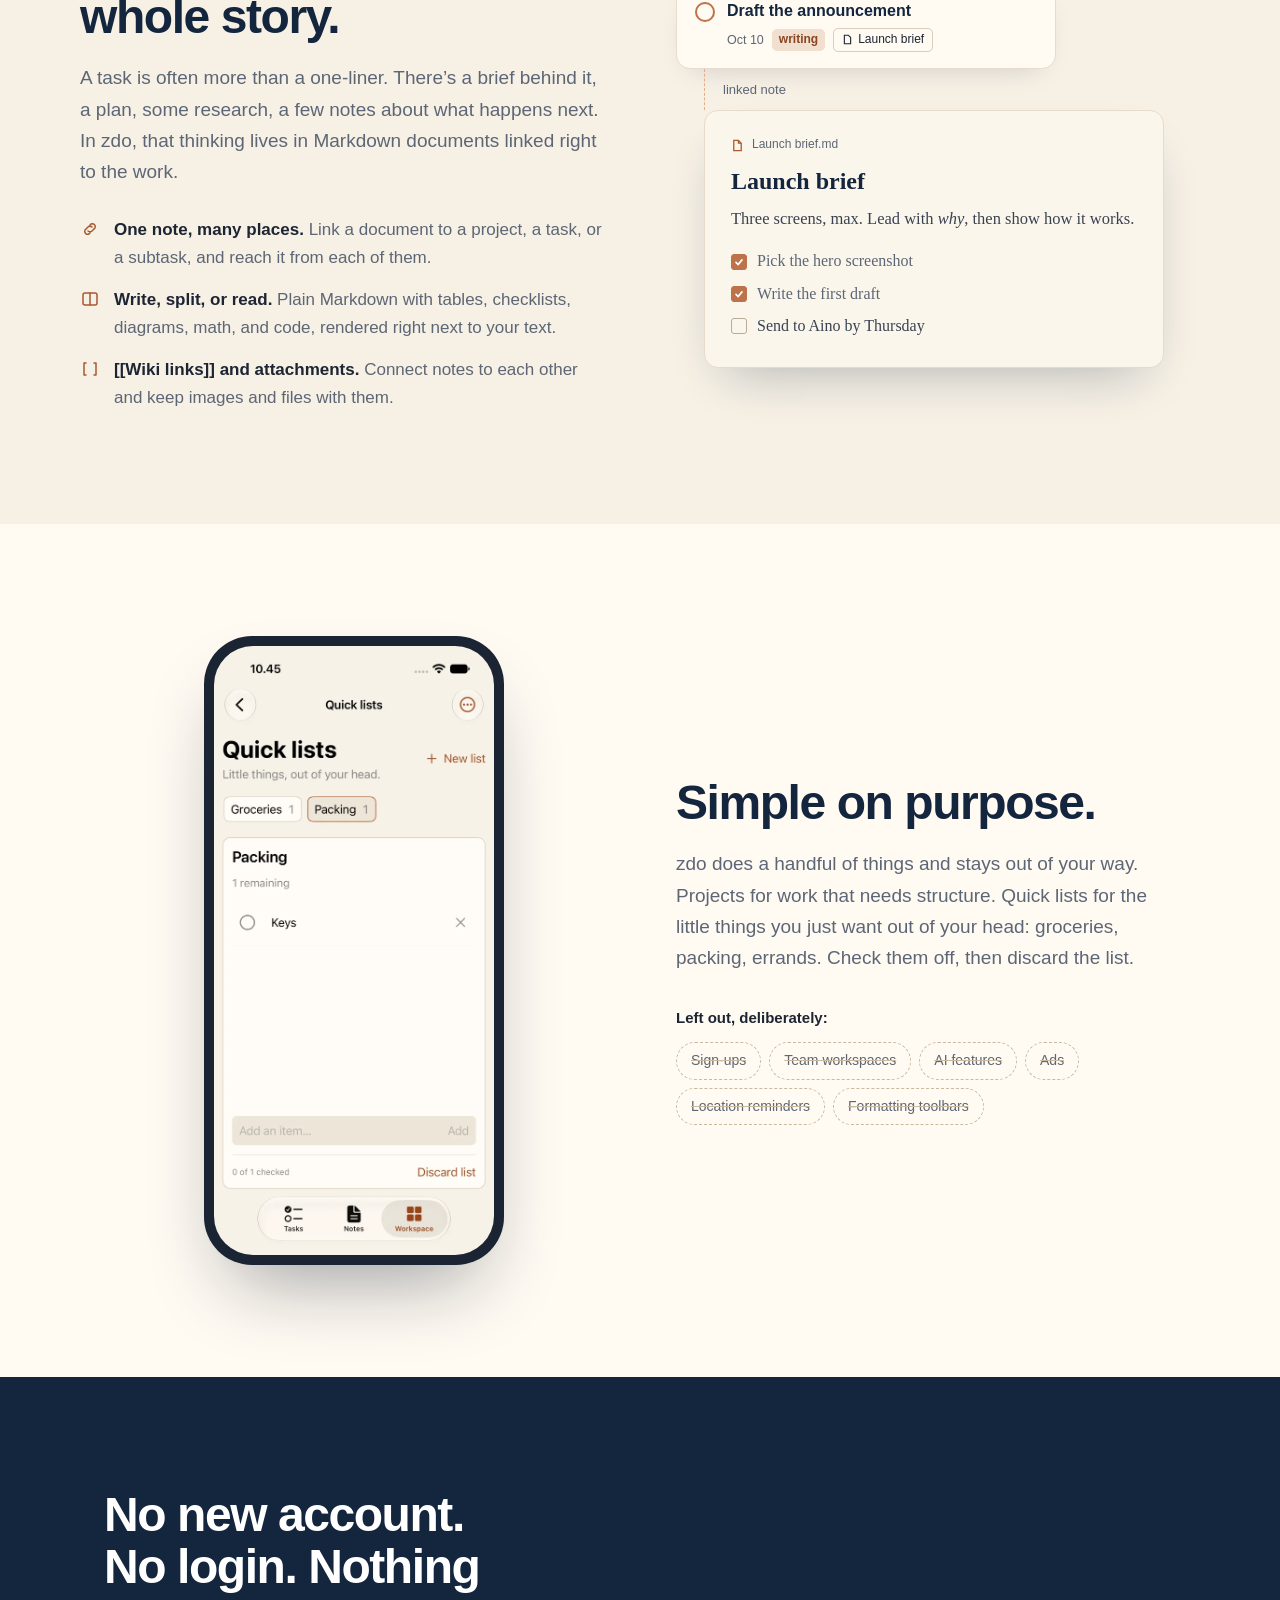
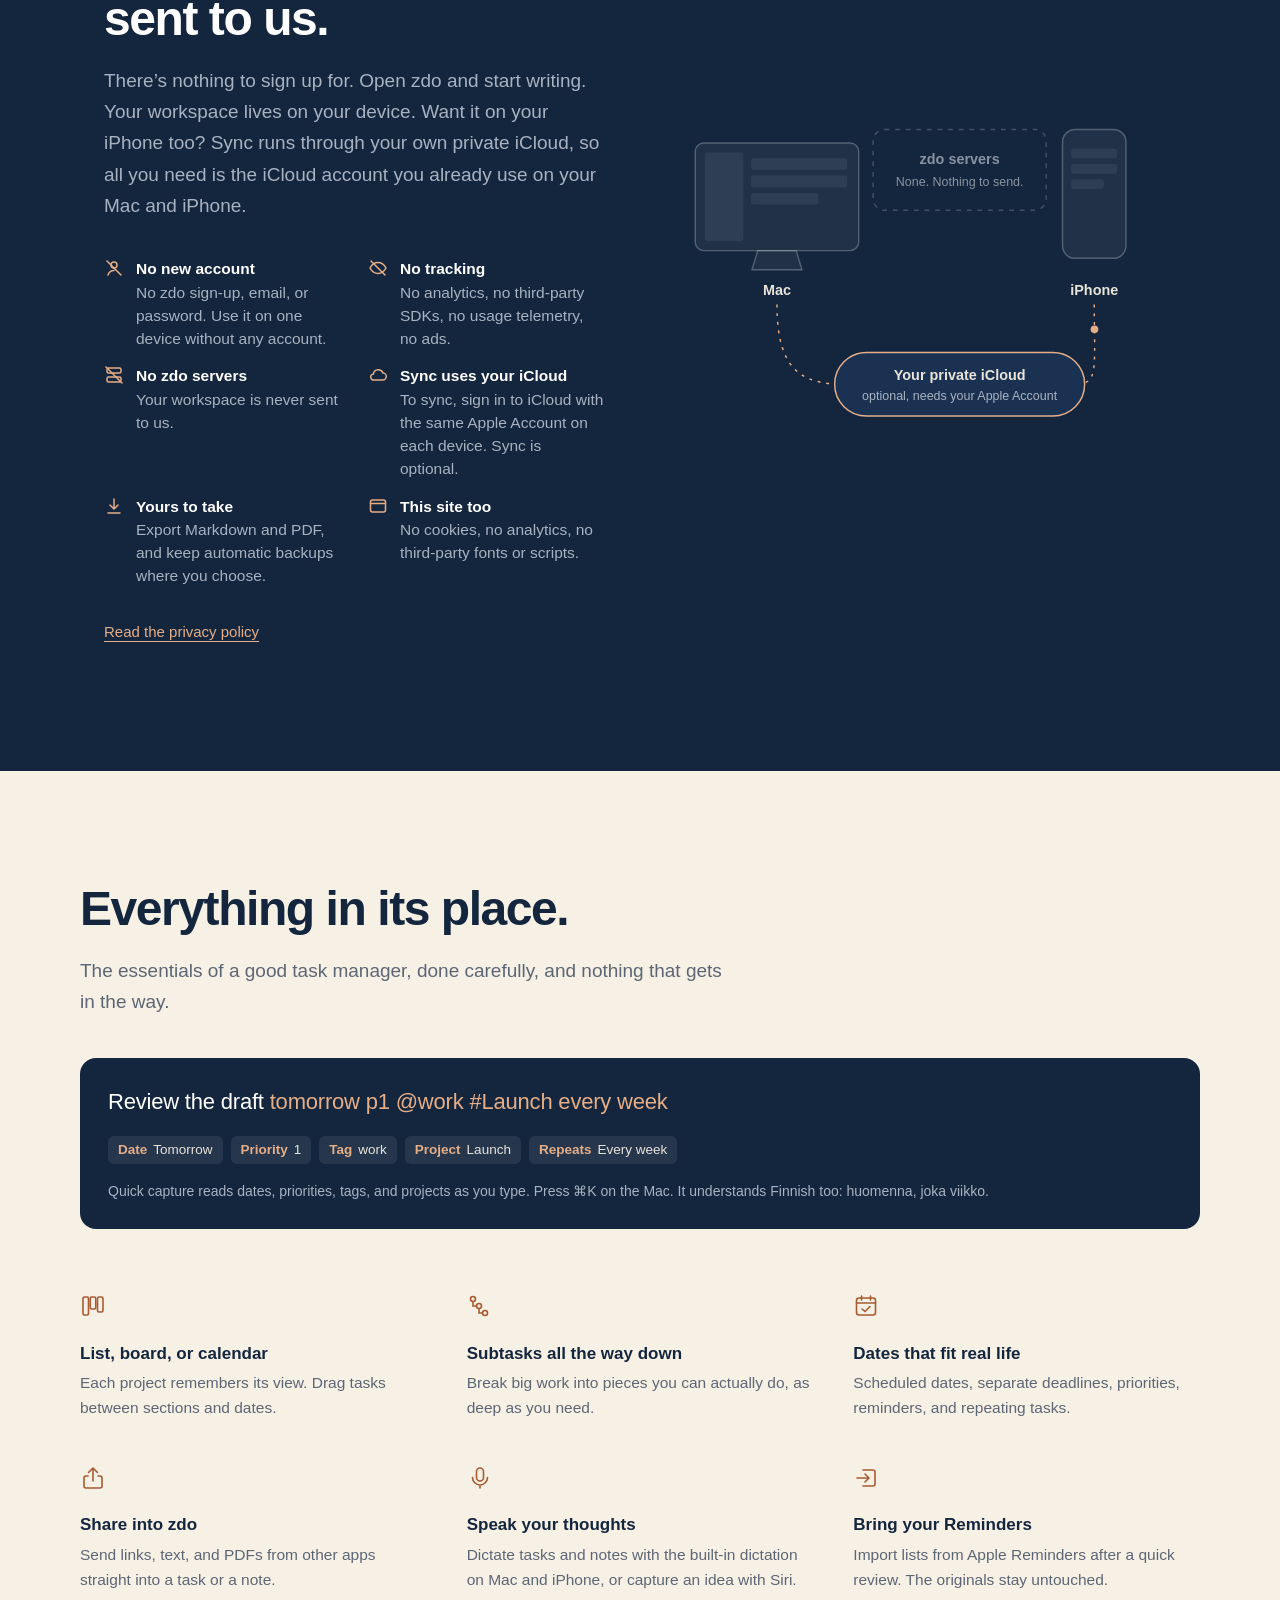
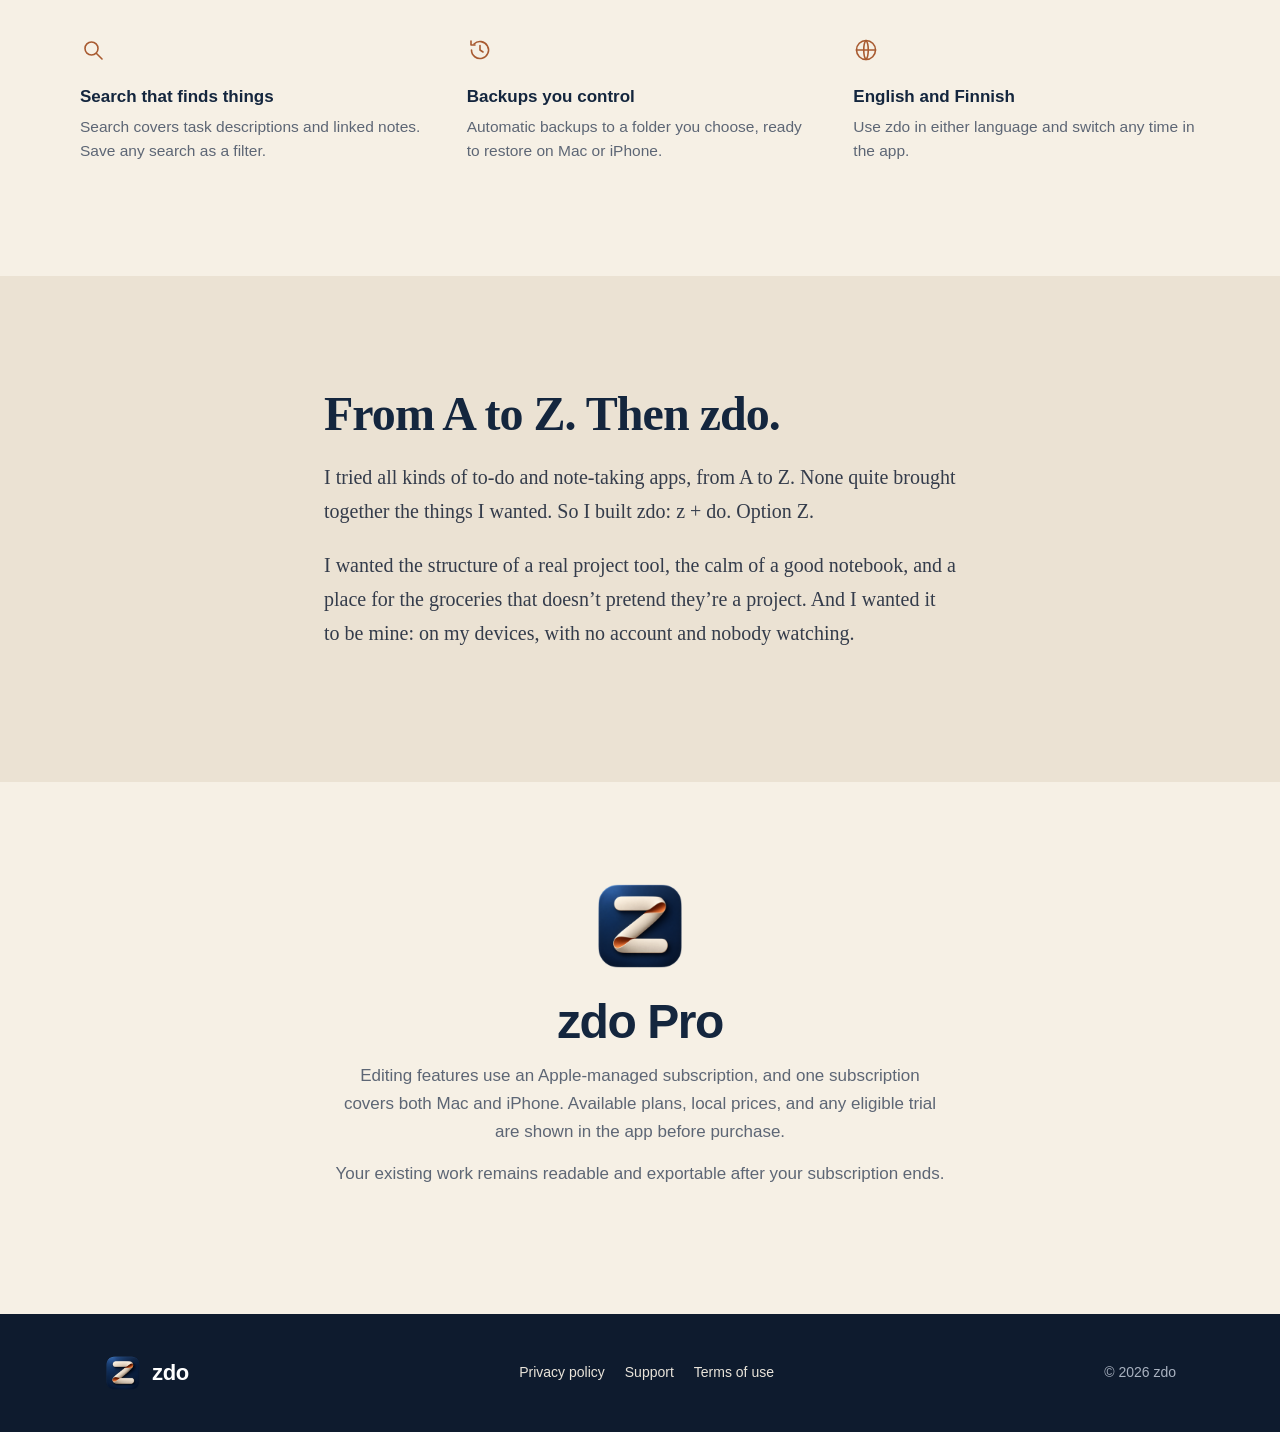
==== commit 1fba32ed: "Redesign homepage with motion, app screenshots, and privacy focus Add an animated hero where a task " ====
--- a/index.html
+++ b/index.html
@@ -4,27 +4,258 @@
 <meta charset="utf-8">
 <meta name="viewport" content="width=device-width, initial-scale=1">
 <title>zdo — Your tasks and notes, together.</title>
-<meta name="description" content="Native macOS and iOS apps for projects, everyday lists, and Markdown notes. A little more order, a little more space to think.">
-<meta name="theme-color" content="#20314a">
+<meta name="description" content="A calm task manager with a Markdown notebook built in, native on Mac and iPhone. No new account, no login, no tracking. Optional sync uses your own iCloud.">
+<meta name="theme-color" content="#14263e">
 <link rel="canonical" href="https://sanluh.github.io/zdo-website/index.html">
 <link rel="alternate" hreflang="en" href="https://sanluh.github.io/zdo-website/index.html">
 <link rel="alternate" hreflang="fi" href="https://sanluh.github.io/zdo-website/index-fi.html">
 <link rel="alternate" hreflang="x-default" href="https://sanluh.github.io/zdo-website/index.html">
 <meta property="og:title" content="zdo — Your tasks and notes, together.">
-<meta property="og:description" content="Native macOS and iOS apps for projects, everyday lists, and Markdown notes. A little more order, a little more space to think.">
+<meta property="og:description" content="A calm task manager with a Markdown notebook built in, native on Mac and iPhone. No new account, no login, no tracking. Optional sync uses your own iCloud.">
 <meta property="og:type" content="website">
 <meta property="og:url" content="https://sanluh.github.io/zdo-website/index.html">
 <meta property="og:image" content="https://sanluh.github.io/zdo-website/assets/app-icon.png">
 <link rel="icon" type="image/png" href="assets/app-icon.png">
 <link rel="stylesheet" href="styles.css">
 </head>
-<body class="home">
+<body>
 <a class="skip" href="#main">Skip to content</a>
-<div class="container">
-<header class="toolbar"><a class="brand" href="index.html"><img src="assets/app-icon.png" alt="" width="42" height="42">zdo</a><nav class="languages" aria-label="Language"><a href="index.html" lang="en" hreflang="en" aria-label="English" aria-current="page">EN</a><a href="index-fi.html" lang="fi" hreflang="fi" aria-label="Suomi">FI</a></nav></header>
-<main id="main"><section class="hero"><img src="assets/app-icon.png" alt="" width="120" height="120"><h1>Your tasks and notes, together.</h1><p>Native macOS and iOS apps for projects, everyday lists, and Markdown notes. A little more order, a little more space to think.</p><p class="platform">Native on Mac and iPhone. In English and Finnish.</p></section><section class="card story"><h2>From A to Z. Then zdo.</h2><p>I tried all kinds of to-do and note-taking apps, from A to Z. None quite brought together the things I wanted. So I built zdo: z + do. Option Z.</p><p>A task often needs more than a one-liner. It needs the thinking behind it: a brief, a plan, research, or a few notes about what happens next. That’s why you can attach Markdown documents to your tasks and keep the context right beside the work.</p><p>A simple list is great for groceries. Real projects need more structure. Boards help you see how work is moving, and subtasks let you break it into pieces you can actually do. Zdo brings that structure together with your notes. And for the groceries? There are disposable Quick lists, too.</p></section><section class="card"><h2>At home on Mac and iPhone</h2><p>Zdo has a native macOS desktop app and a native iOS app. Plan projects and write on your Mac, then keep your tasks and notes close on your iPhone. Optional iCloud sync keeps your workspace together across your devices.</p></section>
-<section class="card"><h2>A place for your day</h2><div class="features"><div class="feature"><span aria-hidden="true">✓</span><div><h3>Make room for what matters</h3><p>Organize tasks into projects, break them into subtasks, and choose a list, board, or calendar view.</p></div></div><div class="feature"><span aria-hidden="true">▤</span><div><h3>Keep your notes close</h3><p>Write in Markdown, add diagrams and attachments, and link notes to the projects and tasks they belong to.</p></div></div><div class="feature"><span aria-hidden="true">♪</span><div><h3>Speak your tasks and notes</h3><p>Use the built-in dictation on macOS and iOS to write in Zdo with your voice, in English or Finnish.</p></div></div><div class="feature"><span aria-hidden="true">◷</span><div><h3>Plan your day</h3><p>Capture tasks quickly, set dates and priorities, and use repeating tasks and reminders to stay on track.</p></div></div><div class="feature"><span aria-hidden="true">☷</span><div><h3>Disposable lists for the little things</h3><p>Groceries don’t need a project. Make a Quick list, check things off, and discard it when you’re done.</p></div></div><div class="feature"><span aria-hidden="true">⇄</span><div><h3>Take your work with you</h3><p>Keep your tasks and notes in sync across Mac and iPhone with iCloud. Work offline, export your notes, and keep backups.</p></div></div></div></section><section class="card"><h2>Your work stays yours</h2><p>Zdo stores your workspace on your device. There is no Zdo account to create, and no advertising or third-party analytics in the app.</p><div class="highlight"><p>iCloud sync is optional. If you turn it on, your workspace and attachments are stored in your private iCloud database.</p></div><a href="privacy.html">Read the privacy policy</a></section><section class="card"><h2>zdo Pro</h2><p>Editing features use an Apple-managed subscription. Available plans, local prices, and any eligible trial are shown in the app before purchase. Your existing work remains readable and exportable after your subscription ends.</p></section></main>
-<footer><nav class="links" aria-label="Site navigation"><a href="privacy.html">Privacy policy</a><a href="support.html">Support</a></nav><p>© 2026 zdo · <a href="https://www.apple.com/legal/internet-services/itunes/dev/stdeula/">Terms of use</a></p></footer>
-</div>
+
+<header class="hero">
+  <div class="wrap">
+    <div class="topbar">
+      <a class="brand" href="index.html"><img src="assets/app-icon.png" alt="" width="38" height="38">zdo</a>
+      <nav class="topnav" aria-label="Site">
+        <a href="#features">Features</a>
+        <a href="#privacy">Privacy</a>
+        <a href="support.html">Support</a>
+        <span class="languages" role="group" aria-label="Language"><a href="index.html" lang="en" hreflang="en" aria-label="English" aria-current="page">EN</a><a href="index-fi.html" lang="fi" hreflang="fi" aria-label="Suomi">FI</a></span>
+      </nav>
+    </div>
+
+    <div class="hero-grid">
+      <div>
+        <h1>Your tasks deserve more than a checkbox.</h1>
+        <p class="lede">zdo is a calm task manager with a Markdown notebook built in. Projects, everyday lists, and the thinking behind them, together on Mac and iPhone. <em>A little more space to think.</em></p>
+        <ul class="promises" aria-label="Privacy promises">
+          <li><svg viewBox="0 0 16 16" fill="none" stroke="currentColor" stroke-width="1.8" stroke-linecap="round" stroke-linejoin="round" aria-hidden="true"><path d="m3.5 8.5 3 3 6-7"/></svg>No new account</li>
+          <li><svg viewBox="0 0 16 16" fill="none" stroke="currentColor" stroke-width="1.8" stroke-linecap="round" stroke-linejoin="round" aria-hidden="true"><path d="m3.5 8.5 3 3 6-7"/></svg>No login</li>
+          <li><svg viewBox="0 0 16 16" fill="none" stroke="currentColor" stroke-width="1.8" stroke-linecap="round" stroke-linejoin="round" aria-hidden="true"><path d="m3.5 8.5 3 3 6-7"/></svg>No tracking</li>
+        </ul>
+        <p class="platforms">Native apps for Mac and iPhone, in English and Finnish.</p>
+      </div>
+
+      <div class="stage" aria-hidden="true">
+        <div class="note-card">
+          <div class="note-head"><svg viewBox="0 0 14 14" fill="none" stroke="currentColor" stroke-width="1.4"><path d="M3 1.5h5l3 3v8H3z"/><path d="M8 1.5v3h3"/></svg>Cabin notes.md</div>
+          <h3>Why we’re going</h3>
+          <p>Two quiet days. No laptops, long walks, and one proper dinner by the lake.</p>
+          <ul>
+            <li>Leave by four on Friday</li>
+            <li>Ask Aino about the boat</li>
+            <li>Firewood is in the shed</li>
+          </ul>
+        </div>
+        <div class="task-card">
+          <div class="task-row"><span class="check"></span><span class="task-title">Plan the cabin weekend</span></div>
+          <div class="task-meta"><span>Fri</span><span class="tag">home</span><span class="doc-chip"><svg viewBox="0 0 14 14" fill="none" stroke="currentColor" stroke-width="1.4"><path d="M3 1.5h5l3 3v8H3z"/></svg>Cabin notes</span></div>
+          <ul class="subtasks">
+            <li class="done"><span class="check"></span><span>Book the sauna</span></li>
+            <li class="done"><span class="check"></span><span>Check the ferry times</span></li>
+            <li><span class="check"></span><span>Pack the board games</span></li>
+          </ul>
+        </div>
+        <div class="capture"><kbd>⌘K</kbd><span class="typed">Buy firewood <span class="tok">tomorrow</span> <span class="tok">@home</span> <span class="tok">#Cabin</span></span></div>
+      </div>
+    </div>
+  </div>
+</header>
+
+<main id="main">
+  <section class="showcase wrap" aria-label="zdo on the Mac">
+    <div class="window" id="mac-window" data-layout="comfortable">
+      <img src="assets/mac-board.webp" width="1372" height="875" alt="The zdo Mac app showing a project called A thoughtful launch as a board with Ideas, In progress, and Ready columns. Each task card shows its date, tag, and a preview of its description.">
+      <img class="compact" src="assets/mac-compact.webp" width="1372" height="875" alt="" loading="lazy">
+    </div>
+    <div class="showcase-bar">
+      <p>A project on the Mac board. Every card shows the start of its story.</p>
+      <div class="segmented" role="group" aria-label="Layout density">
+        <button type="button" aria-pressed="true" data-layout="comfortable">Comfortable</button>
+        <button type="button" aria-pressed="false" data-layout="compact">Compact<kbd>⇧⌘D</kbd></button>
+      </div>
+    </div>
+  </section>
+
+  <section class="section wrap">
+    <div class="split">
+      <div>
+        <h2>Every task. Its whole story.</h2>
+        <p class="intro">A task is often more than a one-liner. There’s a brief behind it, a plan, some research, a few notes about what happens next. In zdo, that thinking lives in Markdown documents linked right to the work.</p>
+        <ul class="notes-list">
+          <li><svg viewBox="0 0 20 20" fill="none" stroke="currentColor" stroke-width="1.5" stroke-linecap="round" stroke-linejoin="round" aria-hidden="true"><path d="M8 12a3 3 0 0 0 4 0l3-3a3 3 0 0 0-4-4l-1 1"/><path d="M12 8a3 3 0 0 0-4 0l-3 3a3 3 0 0 0 4 4l1-1"/></svg><span><strong>One note, many places.</strong> Link a document to a project, a task, or a subtask, and reach it from each of them.</span></li>
+          <li><svg viewBox="0 0 20 20" fill="none" stroke="currentColor" stroke-width="1.5" stroke-linecap="round" stroke-linejoin="round" aria-hidden="true"><rect x="3" y="4" width="14" height="12" rx="2"/><path d="M10 4v12"/></svg><span><strong>Write, split, or read.</strong> Plain Markdown with tables, checklists, diagrams, math, and code, rendered right next to your text.</span></li>
+          <li><svg viewBox="0 0 20 20" fill="none" stroke="currentColor" stroke-width="1.5" stroke-linecap="round" stroke-linejoin="round" aria-hidden="true"><path d="M6 4H4v12h2M14 4h2v12h-2"/></svg><span><strong>[[Wiki links]] and attachments.</strong> Connect notes to each other and keep images and files with them.</span></li>
+        </ul>
+      </div>
+      <div class="pair" aria-hidden="true">
+        <div class="pair-task">
+          <span class="check"></span>
+          <div><div class="doing">Draft the announcement</div><div class="task-meta"><span>Oct 10</span><span class="tag">writing</span><span class="doc-chip"><svg viewBox="0 0 14 14" fill="none" stroke="currentColor" stroke-width="1.4"><path d="M3 1.5h5l3 3v8H3z"/></svg>Launch brief</span></div></div>
+        </div>
+        <div class="pair-link">linked note</div>
+        <div class="pair-note">
+          <div class="note-head"><svg viewBox="0 0 14 14" fill="none" stroke="currentColor" stroke-width="1.4"><path d="M3 1.5h5l3 3v8H3z"/><path d="M8 1.5v3h3"/></svg>Launch brief.md</div>
+          <h3>Launch brief</h3>
+          <p>Three screens, max. Lead with <em>why</em>, then show how it works.</p>
+          <ul class="md-checks">
+            <li class="on">Pick the hero screenshot</li>
+            <li class="on">Write the first draft</li>
+            <li>Send to Aino by Thursday</li>
+          </ul>
+        </div>
+      </div>
+    </div>
+  </section>
+
+  <section class="section focus">
+    <div class="wrap split">
+      <div class="phone"><img src="assets/iphone-quick-lists.webp" width="600" height="1304" alt="zdo on iPhone showing Quick lists: a Packing list with one item, Keys, and a Discard list button." loading="lazy"></div>
+      <div>
+        <h2>Simple on purpose.</h2>
+        <p class="intro">zdo does a handful of things and stays out of your way. Projects for work that needs structure. Quick lists for the little things you just want out of your head: groceries, packing, errands. Check them off, then discard the list.</p>
+        <p class="left-out-label">Left out, deliberately:</p>
+        <ul class="left-out">
+          <li>Sign-ups</li>
+          <li>Team workspaces</li>
+          <li>AI features</li>
+          <li>Ads</li>
+          <li>Location reminders</li>
+          <li>Formatting toolbars</li>
+        </ul>
+      </div>
+    </div>
+  </section>
+
+  <section class="section privacy" id="privacy">
+    <div class="wrap split">
+      <div>
+        <h2>No new account. No login. Nothing sent to us.</h2>
+        <p class="intro">There’s nothing to sign up for. Open zdo and start writing. Your workspace lives on your device. Want it on your iPhone too? Sync runs through your own private iCloud, so all you need is the iCloud account you already use on your Mac and iPhone.</p>
+        <ul class="no-list">
+          <li><svg viewBox="0 0 20 20" fill="none" stroke="currentColor" stroke-width="1.5" stroke-linecap="round" aria-hidden="true"><circle cx="10" cy="7" r="3"/><path d="M4 17c1-3 3.5-4.5 6-4.5M3 3l14 14"/></svg><div><strong>No new account</strong><span>No zdo sign-up, email, or password. Use it on one device without any account.</span></div></li>
+          <li><svg viewBox="0 0 20 20" fill="none" stroke="currentColor" stroke-width="1.5" stroke-linecap="round" aria-hidden="true"><path d="M2 10s3-5.5 8-5.5S18 10 18 10s-3 5.5-8 5.5S2 10 2 10z"/><path d="M3 3l14 14"/></svg><div><strong>No tracking</strong><span>No analytics, no third-party SDKs, no usage telemetry, no ads.</span></div></li>
+          <li><svg viewBox="0 0 20 20" fill="none" stroke="currentColor" stroke-width="1.5" stroke-linecap="round" aria-hidden="true"><rect x="3" y="3" width="14" height="5" rx="1.5"/><rect x="3" y="12" width="14" height="5" rx="1.5"/><path d="M2 2l16 16"/></svg><div><strong>No zdo servers</strong><span>Your workspace is never sent to us.</span></div></li>
+          <li><svg viewBox="0 0 20 20" fill="none" stroke="currentColor" stroke-width="1.5" stroke-linecap="round" aria-hidden="true"><path d="M6 15h8.5a3.5 3.5 0 0 0 .5-7 5 5 0 0 0-9.6 1A3 3 0 0 0 6 15z"/></svg><div><strong>Sync uses your iCloud</strong><span>To sync, sign in to iCloud with the same Apple Account on each device. Sync is optional.</span></div></li>
+          <li><svg viewBox="0 0 20 20" fill="none" stroke="currentColor" stroke-width="1.5" stroke-linecap="round" stroke-linejoin="round" aria-hidden="true"><path d="M10 3v10M6 9l4 4 4-4M4 17h12"/></svg><div><strong>Yours to take</strong><span>Export Markdown and PDF, and keep automatic backups where you choose.</span></div></li>
+          <li><svg viewBox="0 0 20 20" fill="none" stroke="currentColor" stroke-width="1.5" stroke-linecap="round" aria-hidden="true"><rect x="2.5" y="4" width="15" height="12" rx="2"/><path d="M2.5 7.5h15"/></svg><div><strong>This site too</strong><span>No cookies, no analytics, no third-party fonts or scripts.</span></div></li>
+        </ul>
+        <p class="more"><a href="privacy.html">Read the privacy policy</a></p>
+      </div>
+
+      <svg class="flow" viewBox="0 0 520 380" role="img" aria-label="Diagram: your Mac and iPhone sync through your own private iCloud. There are no zdo servers in between.">
+        <rect class="absent" x="205" y="40" width="180" height="84" rx="12"/>
+        <text class="label absent-text" x="295" y="76" text-anchor="middle">zdo servers</text>
+        <text class="small absent-text" x="295" y="99" text-anchor="middle">None. Nothing to send.</text>
+
+        <path id="sync-wire" class="wire" d="M105 222 C105 290 130 305 175 305 L415 305 C440 305 435 290 435 222"/>
+
+        <rect class="device" x="20" y="54" width="170" height="112" rx="9"/>
+        <rect class="screen" x="30" y="64" width="40" height="92" rx="3"/>
+        <rect class="screen" x="78" y="70" width="100" height="12" rx="3"/>
+        <rect class="screen" x="78" y="88" width="100" height="12" rx="3"/>
+        <rect class="screen" x="78" y="106" width="70" height="12" rx="3"/>
+        <path class="device" d="M85 166h40l6 20H79z"/>
+        <text class="label" x="105" y="212" text-anchor="middle">Mac</text>
+
+        <rect class="device" x="402" y="40" width="66" height="134" rx="13"/>
+        <rect class="screen" x="411" y="60" width="48" height="10" rx="3"/>
+        <rect class="screen" x="411" y="76" width="48" height="10" rx="3"/>
+        <rect class="screen" x="411" y="92" width="34" height="10" rx="3"/>
+        <text class="label" x="435" y="212" text-anchor="middle">iPhone</text>
+
+        <circle class="packet" r="4"><animateMotion dur="4.5s" repeatCount="indefinite"><mpath href="#sync-wire"/></animateMotion></circle>
+        <circle class="packet" r="4"><animateMotion dur="4.5s" begin="-2.25s" repeatCount="indefinite" keyPoints="1;0" keyTimes="0;1" calcMode="linear"><mpath href="#sync-wire"/></animateMotion></circle>
+
+        <rect class="cloud" x="165" y="272" width="260" height="66" rx="33" style="fill:#1b3152"/>
+        <text class="label" x="295" y="301" text-anchor="middle">Your private iCloud</text>
+        <text class="small" x="295" y="321" text-anchor="middle">optional, needs your Apple Account</text>
+      </svg>
+    </div>
+  </section>
+
+  <section class="section wrap" id="features">
+    <h2>Everything in its place.</h2>
+    <p class="intro">The essentials of a good task manager, done carefully, and nothing that gets in the way.</p>
+
+    <div class="capture-demo">
+      <div class="line" aria-label="Example quick capture: Review the draft tomorrow p1 @work #Launch every week">Review the draft <span class="tok">tomorrow</span> <span class="tok">p1</span> <span class="tok">@work</span> <span class="tok">#Launch</span> <span class="tok">every week</span></div>
+      <ul class="parsed">
+        <li><b>Date</b>Tomorrow</li>
+        <li><b>Priority</b>1</li>
+        <li><b>Tag</b>work</li>
+        <li><b>Project</b>Launch</li>
+        <li><b>Repeats</b>Every week</li>
+      </ul>
+      <p class="hint">Quick capture reads dates, priorities, tags, and projects as you type. Press ⌘K on the Mac. It understands Finnish too: huomenna, joka viikko.</p>
+    </div>
+
+    <div class="feature-grid">
+      <div><svg viewBox="0 0 26 26" fill="none" stroke="currentColor" stroke-width="1.6" stroke-linejoin="round" aria-hidden="true"><rect x="3" y="4" width="5.5" height="18" rx="1.5"/><rect x="10.25" y="4" width="5.5" height="12" rx="1.5"/><rect x="17.5" y="4" width="5.5" height="15" rx="1.5"/></svg><h3>List, board, or calendar</h3><p>Each project remembers its view. Drag tasks between sections and dates.</p></div>
+      <div><svg viewBox="0 0 26 26" fill="none" stroke="currentColor" stroke-width="1.6" stroke-linecap="round" aria-hidden="true"><circle cx="6" cy="6" r="2.5"/><circle cx="12" cy="13" r="2.5"/><circle cx="18" cy="20" r="2.5"/><path d="M6 8.5V13h3.5M12 15.5V20h3.5"/></svg><h3>Subtasks all the way down</h3><p>Break big work into pieces you can actually do, as deep as you need.</p></div>
+      <div><svg viewBox="0 0 26 26" fill="none" stroke="currentColor" stroke-width="1.6" stroke-linecap="round" aria-hidden="true"><rect x="3.5" y="5" width="19" height="17" rx="2.5"/><path d="M3.5 10h19M8.5 3v4M17.5 3v4"/><path d="M9 16l3 2.5 5-5"/></svg><h3>Dates that fit real life</h3><p>Scheduled dates, separate deadlines, priorities, reminders, and repeating tasks.</p></div>
+      <div><svg viewBox="0 0 26 26" fill="none" stroke="currentColor" stroke-width="1.6" stroke-linecap="round" stroke-linejoin="round" aria-hidden="true"><path d="M13 3v13M8.5 7.5 13 3l4.5 4.5"/><path d="M8 11H6a2 2 0 0 0-2 2v8a2 2 0 0 0 2 2h14a2 2 0 0 0 2-2v-8a2 2 0 0 0-2-2h-2"/></svg><h3>Share into zdo</h3><p>Send links, text, and PDFs from other apps straight into a task or a note.</p></div>
+      <div><svg viewBox="0 0 26 26" fill="none" stroke="currentColor" stroke-width="1.6" stroke-linecap="round" aria-hidden="true"><rect x="9.5" y="3" width="7" height="13" rx="3.5"/><path d="M5.5 12.5a7.5 7.5 0 0 0 15 0M13 20v3"/></svg><h3>Speak your thoughts</h3><p>Dictate tasks and notes with the built-in dictation on Mac and iPhone, or capture an idea with Siri.</p></div>
+      <div><svg viewBox="0 0 26 26" fill="none" stroke="currentColor" stroke-width="1.6" stroke-linecap="round" stroke-linejoin="round" aria-hidden="true"><path d="M4 13h12M12 9l4 4-4 4"/><path d="M10 5h10a2 2 0 0 1 2 2v12a2 2 0 0 1-2 2H10"/></svg><h3>Bring your Reminders</h3><p>Import lists from Apple Reminders after a quick review. The originals stay untouched.</p></div>
+      <div><svg viewBox="0 0 26 26" fill="none" stroke="currentColor" stroke-width="1.6" stroke-linecap="round" aria-hidden="true"><circle cx="11.5" cy="11.5" r="6.5"/><path d="m16.5 16.5 5.5 5.5"/></svg><h3>Search that finds things</h3><p>Search covers task descriptions and linked notes. Save any search as a filter.</p></div>
+      <div><svg viewBox="0 0 26 26" fill="none" stroke="currentColor" stroke-width="1.6" stroke-linecap="round" stroke-linejoin="round" aria-hidden="true"><path d="M4.5 13a8.5 8.5 0 1 0 2.5-6"/><path d="M4 4v4h4M13 8.5V13l3 2"/></svg><h3>Backups you control</h3><p>Automatic backups to a folder you choose, ready to restore on Mac or iPhone.</p></div>
+      <div><svg viewBox="0 0 26 26" fill="none" stroke="currentColor" stroke-width="1.6" stroke-linecap="round" aria-hidden="true"><circle cx="13" cy="13" r="9.5"/><path d="M3.5 13h19M13 3.5c3 3 3 16 0 19M13 3.5c-3 3-3 16 0 19"/></svg><h3>English and Finnish</h3><p>Use zdo in either language and switch any time in the app.</p></div>
+    </div>
+  </section>
+
+  <section class="section story">
+    <div class="wrap story-inner">
+      <h2>From A to Z. Then zdo.</h2>
+      <p>I tried all kinds of to-do and note-taking apps, from A to Z. None quite brought together the things I wanted. So I built zdo: z + do. Option Z.</p>
+      <p>I wanted the structure of a real project tool, the calm of a good notebook, and a place for the groceries that doesn’t pretend they’re a project. And I wanted it to be mine: on my devices, with no account and nobody watching.</p>
+    </div>
+  </section>
+
+  <section class="pro wrap">
+    <img src="assets/app-icon.png" alt="" width="96" height="96" loading="lazy">
+    <h2>zdo Pro</h2>
+    <p>Editing features use an Apple-managed subscription, and one subscription covers both Mac and iPhone. Available plans, local prices, and any eligible trial are shown in the app before purchase.</p>
+    <p>Your existing work remains readable and exportable after your subscription ends.</p>
+  </section>
+</main>
+
+<footer class="site-footer">
+  <div class="wrap">
+    <a class="brand" href="index.html" style="color:white"><img src="assets/app-icon.png" alt="" width="38" height="38">zdo</a>
+    <nav aria-label="Footer">
+      <a href="privacy.html">Privacy policy</a>
+      <a href="support.html">Support</a>
+      <a href="https://www.apple.com/legal/internet-services/itunes/dev/stdeula/">Terms of use</a>
+    </nav>
+    <p>© 2026 zdo</p>
+  </div>
+</footer>
+
+<script>
+  // Comfortable/compact toggle for the Mac screenshot
+  (function () {
+    var win = document.getElementById('mac-window');
+    var buttons = document.querySelectorAll('.segmented button');
+    buttons.forEach(function (b) {
+      b.addEventListener('click', function () {
+        win.dataset.layout = b.dataset.layout;
+        buttons.forEach(function (o) { o.setAttribute('aria-pressed', o === b ? 'true' : 'false'); });
+      });
+    });
+    // Stop the sync diagram for people who prefer reduced motion
+    if (window.matchMedia('(prefers-reduced-motion: reduce)').matches) {
+      document.querySelectorAll('.flow animateMotion').forEach(function (a) { a.remove(); });
+    }
+  })();
+</script>
 </body>
 </html>
--- a/styles.css
+++ b/styles.css
@@ -1 +1,372 @@
-:root{--navy:#20314a;--copper:#9b4c26;--paper:#f4f5f7;--white:#fff;--ink:#263247;--muted:#596373}*{box-sizing:border-box}body{margin:0;font-family:-apple-system,BlinkMacSystemFont,"Segoe UI",sans-serif;font-size:16px;line-height:1.75;color:var(--ink);background:var(--paper)}body.home{background:var(--navy)}a{color:var(--copper);text-underline-offset:4px}a:hover{text-decoration-thickness:2px}a:focus-visible{outline:3px solid #bb734b;outline-offset:5px;border-radius:3px}.container{max-width:780px;margin:auto;padding:24px 24px 0}.toolbar{display:flex;justify-content:space-between;align-items:center;gap:20px}.brand{display:inline-flex;gap:10px;align-items:center;font-size:22px;font-weight:700;text-decoration:none;color:var(--navy)}.brand img{width:42px;height:42px}.languages{display:flex;gap:4px;align-items:center;background:var(--navy);padding:4px;border-radius:9px}.languages a{padding:3px 12px;border-radius:6px;color:white;text-decoration:none;font-size:14px}.languages a[aria-current]{background:#ffffff30;font-weight:700}.home .brand{color:white}.home .languages{background:#ffffff12}.hero{text-align:center;padding:62px 12px 48px;color:white}.hero img{width:120px;height:120px;display:block;margin:0 auto 20px}.hero h1{font-size:48px;letter-spacing:-1.5px;line-height:1.12;margin:0 0 18px}.hero p{max-width:520px;margin:0 auto;font-size:20px;line-height:1.6;color:#e4e6ec}.hero .platform{font-size:14px;margin-top:20px;color:#d4dae3}.card{background:var(--white);border-radius:16px;padding:36px;margin-bottom:24px;box-shadow:0 3px 16px #10223b0a}.card h2{color:var(--copper);font-size:22px;line-height:1.35;margin:0 0 18px}.card p{margin:0 0 16px;color:var(--muted)}.card p:last-child{margin-bottom:0}.features{display:grid;gap:24px}.feature{display:grid;grid-template-columns:28px 1fr;gap:14px}.feature>span{color:var(--copper);font-size:24px;line-height:1.25}.feature h3{font-size:17px;margin:0 0 3px}.feature p{font-size:15px;line-height:1.65}.highlight{background:#faf3ec;border-left:3px solid var(--copper);padding:18px 20px;border-radius:0 8px 8px 0;margin:22px 0}.highlight p{color:var(--ink)}.links{display:flex;flex-wrap:wrap;justify-content:center;gap:12px}.links a{background:var(--copper);color:white;padding:9px 18px;border-radius:8px;text-decoration:none;font-weight:600}.links a:hover{background:#803c1c}footer{text-align:center;padding:32px 0;color:var(--muted);font-size:14px}footer p{margin:10px 0}.home footer{color:#d4dae3}.home footer a{color:#f1c5a7}.document{max-width:720px}.document .toolbar{margin-bottom:36px}.document h1{font-size:32px;line-height:1.25;margin:0 0 10px;letter-spacing:-.7px}.document .date{font-size:14px;color:var(--muted);margin-bottom:26px}.document h2{font-size:20px;margin-top:30px;margin-bottom:10px}.document ul{color:var(--muted);padding-left:22px}.document li{margin-bottom:7px}.document .card{padding:40px}.email{overflow-wrap:anywhere}.skip{position:absolute;left:16px;top:-100px;padding:10px;background:white;z-index:2}.skip:focus{top:10px}@media(max-width:540px){.container{padding:20px 16px 0}.hero{padding:44px 0 32px}.hero h1{font-size:38px}.hero p{font-size:18px}.card,.document .card{padding:24px}.document .toolbar{margin-bottom:26px}.document h1{font-size:28px}.links{gap:10px}.links a{padding:8px 14px}}
+/* zdo website
+   Sans = the doing (tasks). Serif = the thinking (notes).
+   System fonts only, so the site makes no third-party requests. */
+
+:root {
+  --ink: #14263e;
+  --ink-deep: #0e1b2e;
+  --paper: #f6f0e5;
+  --sheet: #fffaf2;
+  --sand: #ebe2d3;
+  --copper: #a85a30;
+  --copper-bright: #bd7249;
+  --copper-soft: #e5ae87;
+  --text: #1d2533;
+  --muted: #5d6675;
+  --on-ink: #e9e4da;
+  --on-ink-muted: #a9b2c0;
+  --sans: -apple-system, BlinkMacSystemFont, "SF Pro Text", "Segoe UI", Roboto, sans-serif;
+  --serif: "New York", ui-serif, "Iowan Old Style", Georgia, serif;
+  --wrap: 1120px;
+  --gutter: 24px;
+  --ease: cubic-bezier(.2, .7, .2, 1);
+}
+
+* { box-sizing: border-box; }
+
+body {
+  margin: 0;
+  font-family: var(--sans);
+  font-size: 17px;
+  line-height: 1.65;
+  color: var(--text);
+  background: var(--paper);
+  -webkit-font-smoothing: antialiased;
+}
+
+img { max-width: 100%; height: auto; display: block; }
+a { color: var(--copper); text-underline-offset: 4px; }
+a:hover { text-decoration-thickness: 2px; }
+a:focus-visible, button:focus-visible { outline: 3px solid var(--copper-soft); outline-offset: 4px; border-radius: 4px; }
+
+.skip { position: absolute; left: 16px; top: -100px; padding: 10px; background: white; z-index: 10; }
+.skip:focus { top: 10px; }
+
+.wrap { max-width: var(--wrap); margin: 0 auto; padding: 0 var(--gutter); }
+
+/* ---------- Top bar ---------- */
+
+.topbar { display: flex; align-items: center; justify-content: space-between; gap: 20px; padding: 22px 0; }
+.brand { display: inline-flex; align-items: center; gap: 10px; font-size: 22px; font-weight: 700; letter-spacing: -.3px; text-decoration: none; color: var(--ink); }
+.brand img { width: 38px; height: 38px; }
+.topnav { display: flex; align-items: center; gap: 22px; font-size: 15px; }
+.topnav > a { color: inherit; text-decoration: none; opacity: .8; }
+.topnav > a:hover { opacity: 1; }
+.languages { display: flex; gap: 2px; padding: 3px; border-radius: 9px; background: var(--ink); }
+.languages a { padding: 2px 11px; border-radius: 6px; color: white; text-decoration: none; font-size: 13px; }
+.languages a[aria-current] { background: #ffffff30; font-weight: 700; }
+
+/* ---------- Hero ---------- */
+
+.hero { background: var(--ink); color: var(--on-ink); overflow: hidden; position: relative; }
+.hero::before {
+  content: ""; position: absolute; inset: 0; pointer-events: none;
+  background: radial-gradient(60% 70% at 78% 40%, #24406488, transparent 70%);
+}
+.hero .topbar, .hero .brand { color: white; }
+.hero .languages { background: #ffffff14; }
+
+.hero-grid {
+  position: relative;
+  display: grid; grid-template-columns: 1.05fr 1fr; gap: 56px; align-items: center;
+  padding: 56px 0 168px;
+}
+.hero h1 {
+  font-size: clamp(42px, 6vw, 68px); line-height: 1.02; letter-spacing: -.035em; font-weight: 750;
+  margin: 0 0 24px; color: white; text-wrap: balance;
+}
+.hero .lede { font-size: 20px; line-height: 1.55; max-width: 30em; margin: 0 0 30px; color: var(--on-ink); }
+.hero .lede em { font-family: var(--serif); font-style: italic; color: var(--copper-soft); }
+.promises { display: flex; flex-wrap: wrap; gap: 8px; margin: 0; padding: 0; list-style: none; }
+.promises li {
+  display: inline-flex; align-items: center; gap: 8px;
+  padding: 6px 13px 6px 10px; border-radius: 99px; font-size: 14px;
+  background: #ffffff10; border: 1px solid #ffffff1c; color: var(--on-ink);
+}
+.promises svg { width: 16px; height: 16px; flex: none; color: var(--copper-soft); }
+.platforms { margin-top: 22px; font-size: 14px; color: var(--on-ink-muted); }
+
+/* Hero stage: a task opens into the thinking behind it */
+
+.stage { position: relative; height: 500px; }
+.task-card, .note-card { position: absolute; border-radius: 14px; box-shadow: 0 30px 60px -20px #00000070, 0 2px 6px #0000002a; }
+
+.task-card {
+  left: 0; top: 232px; width: 300px; padding: 16px 18px; z-index: 2;
+  background: var(--sheet); color: var(--text);
+}
+.task-row { display: flex; gap: 12px; align-items: flex-start; }
+.check {
+  width: 20px; height: 20px; flex: none; margin-top: 2px; border-radius: 50%;
+  border: 2px solid var(--copper-bright); position: relative;
+}
+.check::after {
+  content: ""; position: absolute; inset: 2px; border-radius: 50%;
+  background: var(--copper-bright); transform: scale(0);
+}
+.task-title { font-weight: 650; font-size: 16px; line-height: 1.35; }
+.task-meta { display: flex; gap: 8px; align-items: center; margin: 8px 0 0 32px; font-size: 12.5px; color: var(--muted); }
+.tag { padding: 1px 7px; border-radius: 5px; background: #f1dfcf; color: #8a4521; font-weight: 600; font-size: 12px; }
+.doc-chip {
+  display: inline-flex; align-items: center; gap: 5px; margin-left: auto;
+  padding: 1px 8px; border-radius: 5px; border: 1px solid #d9cdbb; font-size: 12px; color: var(--text);
+}
+.doc-chip svg { width: 11px; height: 11px; }
+.subtasks { list-style: none; margin: 14px 0 0 32px; padding: 12px 0 0; border-top: 1px solid #ece3d4; font-size: 14px; }
+.subtasks li { display: flex; gap: 10px; align-items: center; padding: 3px 0; color: var(--text); }
+.subtasks .check { width: 15px; height: 15px; margin: 0; border-width: 1.5px; border-color: #b8ab98; }
+.subtasks .check::after { inset: 1.5px; background: var(--copper-bright); }
+
+.note-card {
+  right: 0; top: 0; width: 330px; padding: 22px 24px 24px; z-index: 1;
+  background: #fbf6ec; color: var(--text); font-family: var(--serif);
+  transform: rotate(1.5deg);
+}
+.note-head { display: flex; gap: 8px; align-items: center; font-family: var(--sans); font-size: 12px; color: var(--muted); margin-bottom: 12px; }
+.note-head svg { width: 13px; height: 13px; color: var(--copper); }
+.note-card h3 { font-size: 23px; line-height: 1.2; margin: 0 0 10px; font-weight: 600; letter-spacing: -.2px; }
+.note-card p { font-size: 15.5px; line-height: 1.55; margin: 0 0 12px; color: #3a4252; }
+.note-card .md { font-family: var(--sans); color: var(--copper-bright); font-weight: 600; margin-right: 4px; }
+.note-card ul { margin: 0; padding: 0; list-style: none; font-size: 15px; color: #3a4252; }
+.note-card li { padding: 2px 0; }
+.note-card li::before { content: "– "; color: var(--copper-bright); }
+
+
+.capture {
+  position: absolute; left: 30px; bottom: 0; z-index: 2; width: 360px;
+  display: flex; align-items: center; gap: 10px; padding: 12px 14px;
+  background: #ffffff12; border: 1px solid #ffffff22; border-radius: 12px;
+  backdrop-filter: blur(10px); -webkit-backdrop-filter: blur(10px);
+  font-size: 14px; color: white;
+}
+.capture kbd { font-family: var(--sans); font-size: 12px; padding: 1px 6px; border-radius: 5px; background: #ffffff1a; color: var(--on-ink-muted); }
+.capture .typed { white-space: nowrap; overflow: hidden; }
+.capture .tok { color: var(--copper-soft); }
+
+/* The one orchestrated moment. Final state is the default; animation only adds the journey. */
+@media (prefers-reduced-motion: no-preference) {
+  .task-card { animation: rise .8s var(--ease) .15s both; }
+  .note-card { animation: unfold 1s var(--ease) .9s both; }
+  .doc-chip { animation: glow 1.2s ease-out .8s both; }
+  .note-card h3, .note-card p, .note-card li { animation: ink .5s ease-out both; }
+  .note-card h3 { animation-delay: 1.5s; }
+  .note-card p { animation-delay: 1.75s; }
+  .note-card li:nth-child(1) { animation-delay: 2s; }
+  .note-card li:nth-child(2) { animation-delay: 2.15s; }
+  .note-card li:nth-child(3) { animation-delay: 2.3s; }
+  .subtasks li.done .check::after { animation: tick .35s var(--ease) both; }
+  .subtasks li.done:nth-child(1) .check::after { animation-delay: 2.8s; }
+  .subtasks li.done:nth-child(2) .check::after { animation-delay: 3.2s; }
+  .subtasks li.done span { animation: strike .3s ease-out both; }
+  .subtasks li.done:nth-child(1) span { animation-delay: 2.9s; }
+  .subtasks li.done:nth-child(2) span { animation-delay: 3.3s; }
+  .capture { animation: rise .7s var(--ease) 3.6s both; }
+  .capture .typed { animation: type 1.6s steps(46, end) 4s both; }
+}
+.subtasks li.done .check::after { transform: scale(1); }
+.subtasks li.done span { color: var(--muted); text-decoration: line-through; text-decoration-color: #b8ab98; }
+
+@keyframes rise { from { opacity: 0; transform: translateY(26px); } }
+@keyframes unfold { from { opacity: 0; transform: translate(-120px, 200px) rotate(-6deg) scale(.6); } }
+@keyframes glow { 0% { box-shadow: 0 0 0 0 #bd724900; } 30% { box-shadow: 0 0 0 5px #bd724940; background: #f6e3d3; } 100% { box-shadow: 0 0 0 0 #bd724900; } }
+@keyframes ink { from { opacity: 0; transform: translateY(6px); } }
+@keyframes tick { from { transform: scale(0); } }
+@keyframes strike { from { color: var(--text); text-decoration-color: transparent; } }
+@keyframes type { from { max-width: 0; } to { max-width: 100%; } }
+
+/* ---------- Showcase: the real Mac app ---------- */
+
+.showcase { margin-top: -120px; position: relative; z-index: 2; }
+.window {
+  border-radius: 14px; overflow: hidden; background: var(--sand);
+  box-shadow: 0 50px 100px -30px #0e1b2e66, 0 0 0 1px #0e1b2e14;
+  position: relative; aspect-ratio: 1372 / 875;
+}
+.window img { position: absolute; inset: 0; width: 100%; height: 100%; transition: opacity .45s ease; }
+.window img.compact { opacity: 0; }
+.window[data-layout="compact"] img.compact { opacity: 1; }
+.showcase-bar { display: flex; flex-wrap: wrap; justify-content: space-between; align-items: center; gap: 16px; margin-top: 18px; }
+.showcase-bar p { margin: 0; color: var(--muted); font-size: 15px; }
+.segmented { display: inline-flex; padding: 3px; border-radius: 9px; background: var(--sand); }
+.segmented button {
+  font: inherit; font-size: 14px; border: 0; cursor: pointer; padding: 5px 14px; border-radius: 7px;
+  background: transparent; color: var(--text);
+}
+.segmented button[aria-pressed="true"] { background: var(--sheet); box-shadow: 0 1px 3px #0000001f; font-weight: 600; }
+.segmented kbd { font-family: var(--sans); font-size: 12px; color: var(--muted); margin-left: 6px; }
+
+/* ---------- Sections ---------- */
+
+.section { padding: 112px 0; }
+.section h2 {
+  font-size: clamp(32px, 4.2vw, 48px); line-height: 1.08; letter-spacing: -.03em; font-weight: 750;
+  margin: 0 0 20px; color: var(--ink); text-wrap: balance;
+}
+.section .intro { font-size: 19px; color: var(--muted); max-width: 34em; margin: 0; }
+.split { display: grid; grid-template-columns: 1fr 1fr; gap: 72px; align-items: center; }
+
+/* Context: task + note */
+.pair { display: grid; justify-items: start; }
+.pair-task {
+  display: flex; gap: 12px; width: min(380px, 100%); padding: 16px 18px; border-radius: 14px;
+  background: var(--sheet); border: 1px solid #e7dccb; box-shadow: 0 12px 30px -18px #14263e40;
+}
+.pair-task .task-meta { margin: 6px 0 0; }
+.pair .doing { font-weight: 650; font-size: 16px; line-height: 1.35; color: var(--ink); }
+.pair-link {
+  margin-left: 28px; padding: 10px 0 10px 18px; border-left: 1.5px dashed var(--copper-soft);
+  font-size: 13px; color: var(--muted);
+}
+.pair-note {
+  width: min(460px, 100%); margin-left: 28px; padding: 24px 26px; border-radius: 14px;
+  background: #fbf6ec; border: 1px solid #e7dccb; box-shadow: 0 24px 50px -24px #14263e55;
+  font-family: var(--serif);
+}
+.pair-note h3 { font-size: 24px; line-height: 1.2; margin: 0 0 10px; font-weight: 600; color: var(--ink); }
+.pair-note p { font-size: 16.5px; line-height: 1.55; color: #3a4252; margin: 0 0 14px; }
+.md-checks { list-style: none; margin: 0; padding: 0; font-size: 16px; color: #3a4252; }
+.md-checks li { display: flex; align-items: center; gap: 10px; padding: 3px 0; }
+.md-checks li::before { content: ""; width: 14px; height: 14px; border-radius: 3px; border: 1.5px solid #b8ab98; flex: none; }
+.md-checks li.on::before { background: var(--copper-bright) url("data:image/svg+xml,%3Csvg xmlns='http://www.w3.org/2000/svg' viewBox='0 0 14 14'%3E%3Cpath d='m3.5 7.5 2.5 2.5 4.5-5.5' fill='none' stroke='white' stroke-width='2' stroke-linecap='round'/%3E%3C/svg%3E") center / 12px no-repeat; border-color: var(--copper-bright); }
+.md-checks li.on { color: var(--muted); }
+.notes-list { margin: 28px 0 0; padding: 0; list-style: none; display: grid; gap: 14px; }
+.notes-list li { display: grid; grid-template-columns: 22px 1fr; gap: 12px; color: var(--muted); }
+.notes-list svg { width: 20px; height: 20px; color: var(--copper); margin-top: 3px; }
+.notes-list strong { color: var(--text); font-weight: 600; }
+
+/* Focus: the iPhone and what's left out */
+.focus { background: var(--sheet); }
+.phone {
+  width: min(300px, 80%); margin: 0 auto; padding: 10px; border-radius: 48px;
+  background: #1b2433; box-shadow: 0 40px 80px -30px #0e1b2e70;
+}
+.phone img { border-radius: 39px; }
+.left-out { margin: 32px 0 0; padding: 0; list-style: none; display: flex; flex-wrap: wrap; gap: 8px; }
+.left-out li {
+  padding: 6px 14px; border-radius: 99px; font-size: 14px;
+  border: 1px dashed #c9b9a1; color: var(--muted); text-decoration: line-through; text-decoration-color: #c9b9a1;
+}
+.left-out-label { margin: 32px 0 0; font-weight: 600; font-size: 15px; color: var(--text); }
+.left-out-label + .left-out { margin-top: 12px; }
+
+/* Privacy */
+.privacy { background: var(--ink); color: var(--on-ink); }
+.privacy h2 { color: white; }
+.privacy .intro { color: var(--on-ink-muted); }
+.no-list { list-style: none; padding: 0; margin: 36px 0 0; display: grid; grid-template-columns: 1fr 1fr; gap: 14px 28px; }
+.no-list li { display: grid; grid-template-columns: 22px 1fr; gap: 10px; font-size: 15.5px; line-height: 1.5; }
+.no-list strong { color: white; display: block; font-weight: 600; }
+.no-list span { color: var(--on-ink-muted); }
+.no-list svg { width: 20px; height: 20px; color: var(--copper-soft); margin-top: 1px; }
+.privacy a { color: var(--copper-soft); }
+.privacy .more { margin-top: 32px; font-size: 15px; }
+
+.flow { width: 100%; height: auto; overflow: visible; }
+.flow text { font-family: var(--sans); fill: var(--on-ink); }
+.flow .small { font-size: 13px; fill: var(--on-ink-muted); }
+.flow .label { font-size: 15px; font-weight: 600; }
+.flow .device { fill: #ffffff0d; stroke: #ffffff40; stroke-width: 1.5; }
+.flow .screen { fill: #ffffff10; }
+.flow .cloud { fill: #ffffff0a; stroke: var(--copper-soft); stroke-width: 1.5; }
+.flow .wire { fill: none; stroke: var(--copper-soft); stroke-width: 1.5; stroke-dasharray: 3 6; }
+.flow .packet { fill: var(--copper-soft); }
+.flow .absent { fill: none; stroke: #ffffff30; stroke-width: 1.5; stroke-dasharray: 5 6; }
+.flow .absent-text { fill: #ffffff80; }
+.flow .cross { stroke: #ffffff45; stroke-width: 1.5; }
+@media (prefers-reduced-motion: reduce) { .flow .packet { display: none; } }
+
+/* Features */
+.capture-demo {
+  margin: 40px 0 0; padding: 26px 28px; border-radius: 16px; background: var(--ink); color: white;
+  display: grid; gap: 16px;
+}
+.capture-demo .line { font-size: clamp(16px, 2.2vw, 22px); font-weight: 500; letter-spacing: -.2px; overflow-wrap: anywhere; }
+.capture-demo .line .tok { color: var(--copper-soft); }
+.capture-demo .parsed { display: flex; flex-wrap: wrap; gap: 8px; margin: 0; padding: 0; list-style: none; }
+.capture-demo .parsed li { font-size: 13.5px; padding: 3px 10px; border-radius: 6px; background: #ffffff14; color: var(--on-ink); }
+.capture-demo .parsed b { color: var(--copper-soft); font-weight: 600; margin-right: 6px; }
+.capture-demo .hint { font-size: 14px; color: var(--on-ink-muted); margin: 0; }
+
+.feature-grid { display: grid; grid-template-columns: repeat(3, 1fr); gap: 44px 40px; margin-top: 64px; }
+.feature-grid h3 { font-size: 17px; margin: 14px 0 6px; color: var(--ink); line-height: 1.35; }
+.feature-grid p { margin: 0; font-size: 15.5px; color: var(--muted); line-height: 1.6; }
+.feature-grid svg { width: 26px; height: 26px; color: var(--copper); }
+
+/* Story */
+.story { background: var(--sand); }
+.story-inner { max-width: 680px; margin: 0 auto; }
+.story h2 { font-family: var(--serif); font-weight: 600; letter-spacing: -.02em; }
+.story p { font-family: var(--serif); font-size: 20px; line-height: 1.7; color: #343c4b; margin: 0 0 20px; }
+.story .sign { font-family: var(--sans); font-size: 15px; color: var(--muted); margin-top: 28px; }
+
+/* Pro */
+.pro { padding: 96px 0 112px; text-align: center; }
+.pro img { width: 96px; height: 96px; margin: 0 auto 22px; }
+.pro h2 { font-size: clamp(32px, 4.2vw, 48px); line-height: 1.08; letter-spacing: -.03em; font-weight: 750; color: var(--ink); margin: 0 0 14px; }
+.pro p { max-width: 36em; margin: 0 auto 14px; color: var(--muted); }
+
+/* ---------- Footer ---------- */
+
+.site-footer { background: var(--ink-deep); color: var(--on-ink-muted); padding: 40px 0; font-size: 14px; }
+.site-footer .wrap { display: flex; flex-wrap: wrap; justify-content: space-between; align-items: center; gap: 16px; }
+.site-footer nav { display: flex; flex-wrap: wrap; gap: 20px; }
+.site-footer a { color: var(--on-ink); text-decoration: none; }
+.site-footer a:hover { text-decoration: underline; }
+.site-footer p { margin: 0; }
+
+/* ---------- Document pages (privacy, support) ---------- */
+
+.container { max-width: 780px; margin: auto; padding: 24px 24px 0; }
+.toolbar { display: flex; justify-content: space-between; align-items: center; gap: 20px; }
+.document { max-width: 720px; }
+.document .toolbar { margin-bottom: 36px; }
+.card { background: var(--sheet); border-radius: 16px; padding: 40px; margin-bottom: 24px; border: 1px solid #e7dccb; }
+.card h2 { color: var(--ink); }
+.card p { margin: 0 0 16px; color: var(--muted); }
+.card p:last-child { margin-bottom: 0; }
+.document h1 { font-size: 32px; line-height: 1.25; margin: 0 0 10px; letter-spacing: -.7px; color: var(--ink); }
+.document .date { font-size: 14px; color: var(--muted); margin-bottom: 26px; }
+.document h2 { font-size: 20px; margin-top: 30px; margin-bottom: 10px; }
+.document ul { color: var(--muted); padding-left: 22px; }
+.document li { margin-bottom: 7px; }
+.highlight { background: #f6e8da; border-left: 3px solid var(--copper); padding: 18px 20px; border-radius: 0 8px 8px 0; margin: 22px 0; }
+.highlight p { color: var(--text); }
+.email { overflow-wrap: anywhere; }
+.links { display: flex; flex-wrap: wrap; justify-content: center; gap: 12px; }
+.links a { background: var(--copper); color: white; padding: 9px 18px; border-radius: 8px; text-decoration: none; font-weight: 600; }
+.links a:hover { background: #8a4521; }
+footer { text-align: center; padding: 32px 0; color: var(--muted); font-size: 14px; }
+footer p { margin: 10px 0; }
+
+/* ---------- Responsive ---------- */
+
+@media (max-width: 960px) {
+  .hero-grid { grid-template-columns: 1fr; gap: 40px; padding-bottom: 140px; }
+  .stage { max-width: 520px; width: 100%; }
+  .split { grid-template-columns: 1fr; gap: 56px; }
+  .feature-grid { grid-template-columns: 1fr 1fr; }
+  .focus .split > :first-child { order: 2; }
+}
+
+@media (max-width: 640px) {
+  :root { --gutter: 16px; }
+  body { font-size: 16px; }
+  .topnav > a { display: none; }
+  .hero-grid { padding: 28px 0 96px; }
+  .hero .lede { font-size: 18px; }
+  .stage { height: 470px; }
+  .task-card { width: 82%; top: 170px; }
+  .note-card { width: 86%; top: 0; }
+  .capture { left: 0; width: 100%; }
+  .showcase { margin-top: -64px; }
+  .window { border-radius: 9px; }
+  .section { padding: 80px 0; }
+  .no-list, .feature-grid { grid-template-columns: 1fr; }
+  .pair-link, .pair-note { margin-left: 14px; }
+  .feature-grid { gap: 32px; }
+  .capture-demo { padding: 22px 20px; }
+  .story p { font-size: 18px; }
+  .container { padding: 20px 16px 0; }
+  .card, .document .card { padding: 24px; }
+  .document h1 { font-size: 28px; }
+}
